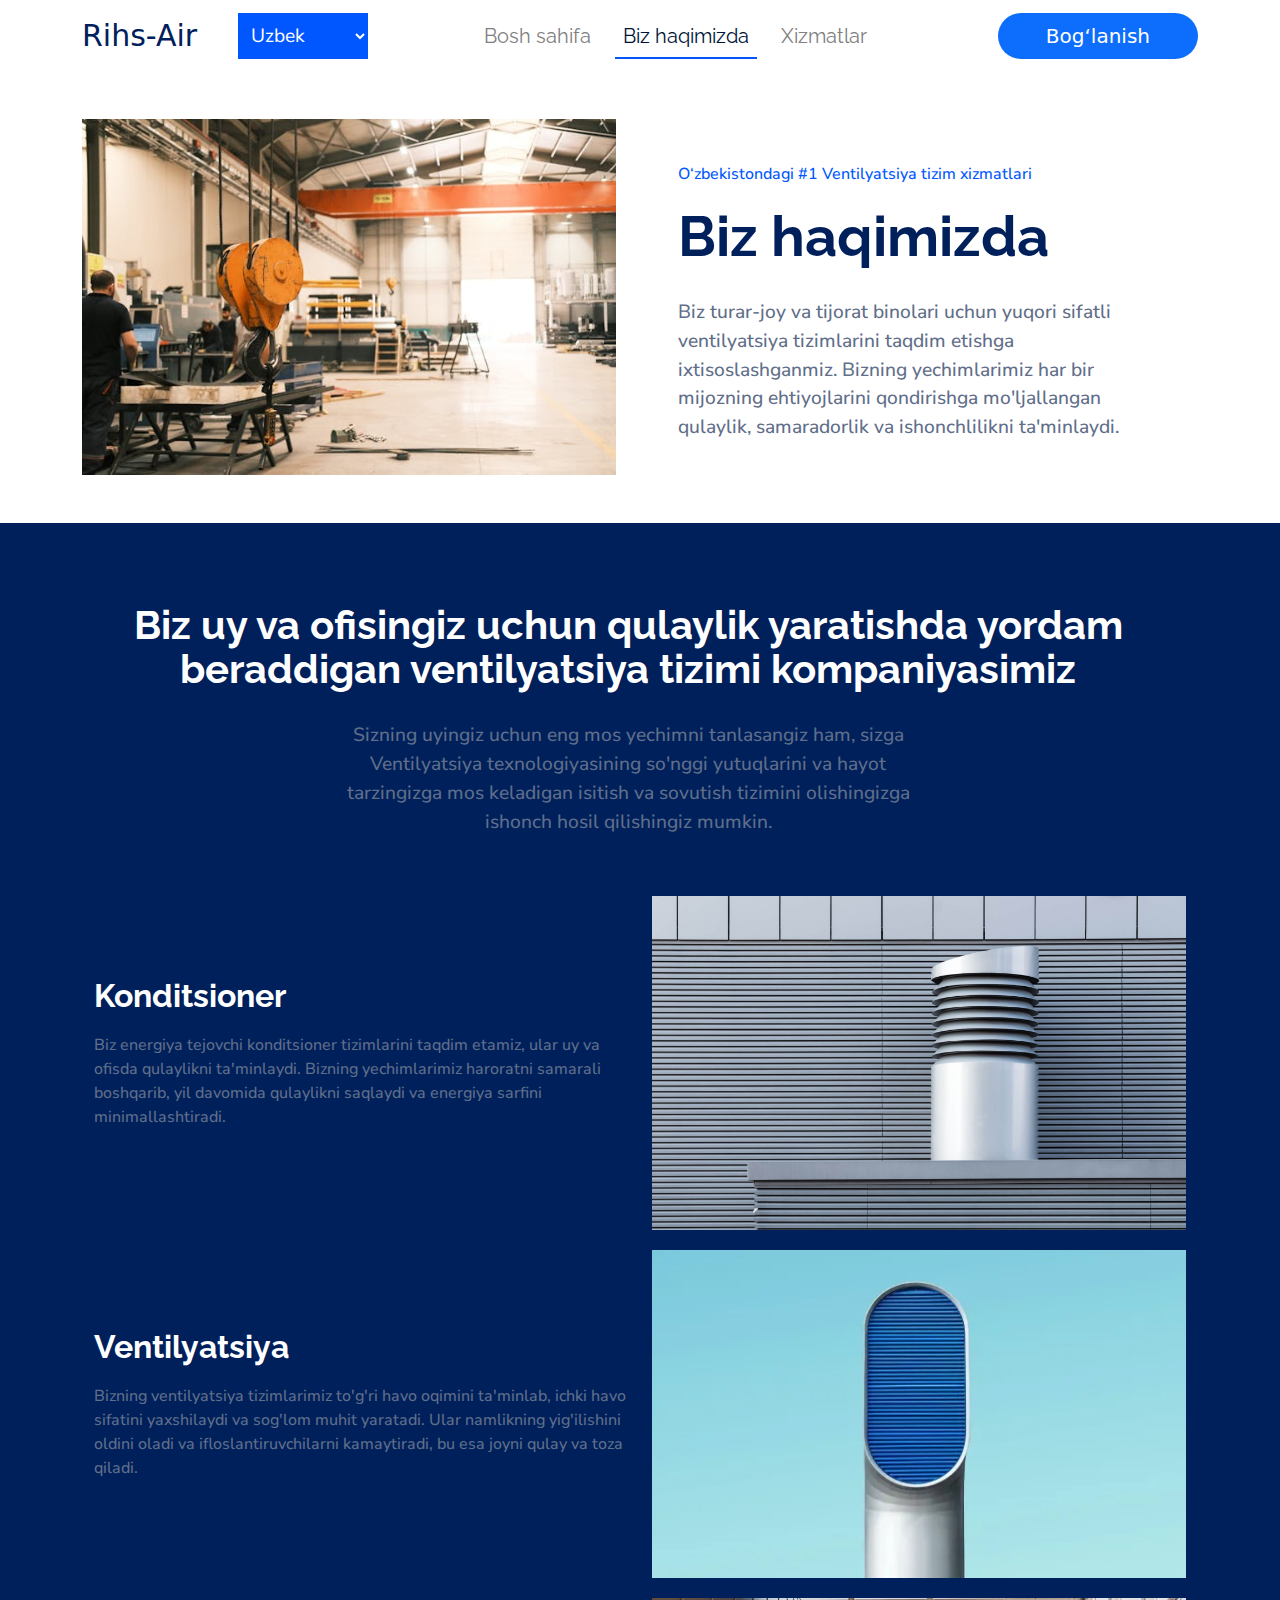
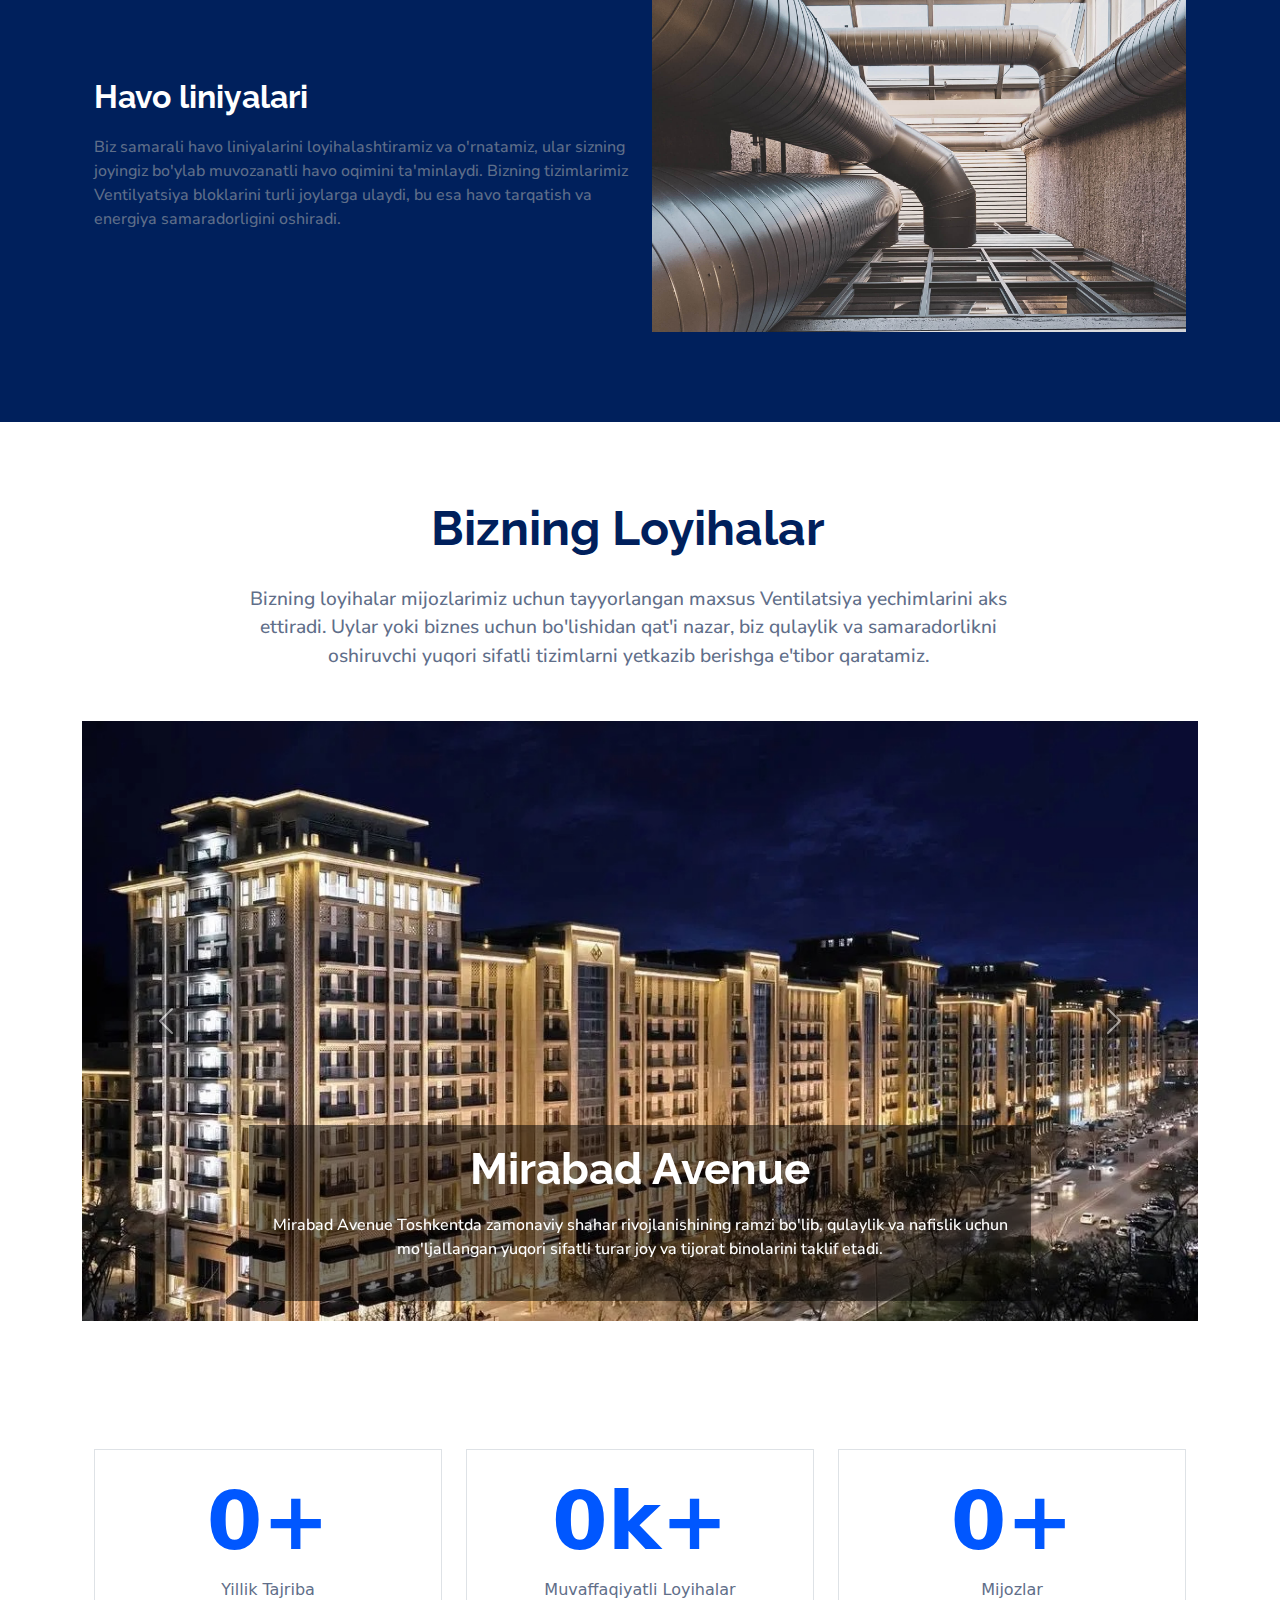
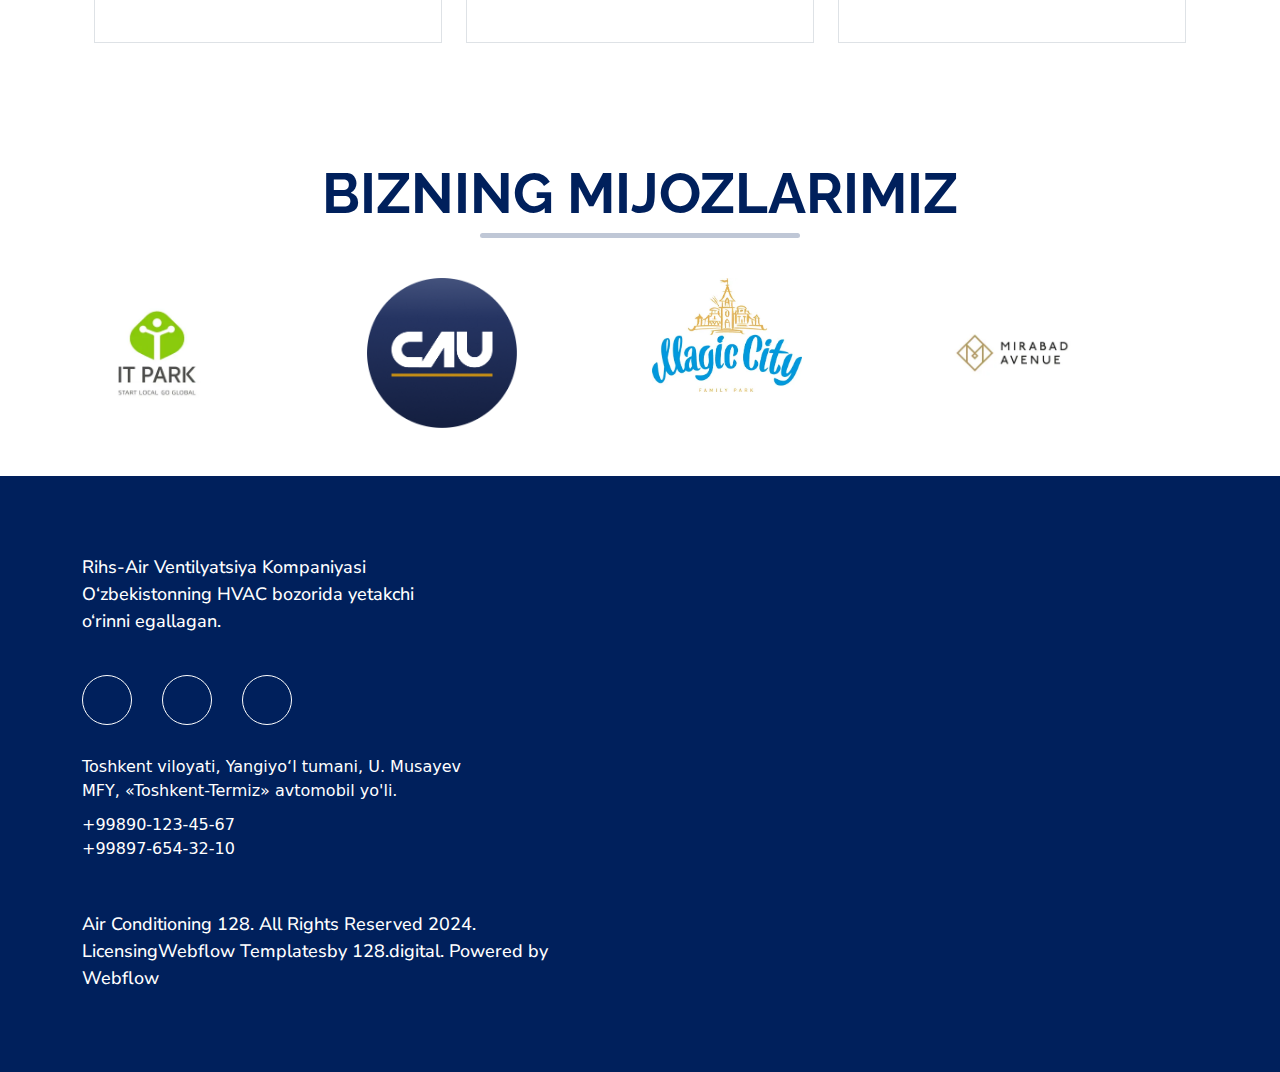
==== about.html @ db27de96 "Update about.html" ====
<!DOCTYPE html>
<html lang="en">
<head>
    <meta charset="UTF-8">
    <meta name="viewport" content="width=device-width, initial-scale=1.0">
    <title>About</title>

    <!-- Links -->
    <link rel="stylesheet" href="css/about.css">

    <!-- Bootstrap link -->
    <link rel="stylesheet" href="	https://cdn.jsdelivr.net/npm/bootstrap@5.3.3/dist/css/bootstrap.min.css">
    <link rel="stylesheet" href="	https://cdn.jsdelivr.net/npm/bootstrap@5.3.3/dist/js/bootstrap.bundle.min.js">

    <!-- Icon link -->
    <link rel="stylesheet" href="https://cdnjs.cloudflare.com/ajax/libs/font-awesome/6.6.0/css/all.min.css" integrity="sha512-Kc323vGBEqzTmouAECnVceyQqyqdsSiqLQISBL29aUW4U/M7pSPA/gEUZQqv1cwx4OnYxTxve5UMg5GT6L4JJg==" crossorigin="anonymous" referrerpolicy="no-referrer" />
</head>
<body>
    <!-- Navigation Bar -->
    <div class="navigation-bar">
        <nav class="navbar navbar-expand-lg navbar-dark">
            <div class="container">
                <!-- Logo -->
                <a class="navbar-brand" href="#">
                    <h5" class="offcanvas-title" id="offcanvasNavbarLabel">Rihs-Air <i class="fa-solid fa-wind text-primary"></i></h5>
                </a>
                <!-- Language Selector -->
                <select id="language-selector" class="language-selector">
                    <option value="uz">Uzbek</option>
                    <option value="en">English </option>
                    <option value="ru">Russian</option>
                </select>
                <!-- Toggle Btn -->
                <button class="navbar-toggler shadow-none border-0 bg-primary" type="button" data-bs-toggle="offcanvas" data-bs-target="#offcanvasNavbar" aria-controls="offcanvasNavbar" aria-label="Toggle navigation">
                    <span class="navbar-toggler-icon "></span>
                </button>
                <!-- SideBar -->
                <div class="sidebar offcanvas offcanvas-start" tabindex="-1" id="offcanvasNavbar" aria-labelledby="offcanvasNavbarLabel">
                    <!-- Sidebar Header -->
                    <div class="offcanvas-header border-bottom">
                        <h5 class="offcanvas-title" id="offcanvasNavbarLabel">Rihs-Air <i class="fa-solid fa-wind text-primary"></i></h5>
                        <button type="button" class="btn-close bg-white" data-bs-dismiss="offcanvas" aria-label="Close"></button>
                    </div>
              
                    <!-- Sidebar Body -->
                    <div class="offcanvas-body d-flex flex-column p-4 p-lg-0 flex-lg-row">
                        <ul class="navbar-nav justify-content-center align-items-center fs-5 flex-grow-1 pe-3">
                            <li class="nav-item mx-2">
                                <a 
                                    class="nav-link" 
                                    href="index.html"
                                    id="nav-home"
                                ></a>
                            </li>
                            <li class="nav-item mx-2">
                                <a 
                                    class="nav-link active" 
                                    style="color: #001438;" 
                                    href="about.html"
                                    id="nav-about"
                                ></a>
                            </li>
                            <li class="nav-item mx-2">
                                <a 
                                    class="nav-link" 
                                    href="services.html"
                                    id="nav-services"
                                ></a>
                            </li>
                        </ul>
                        <!-- Get in Touch -->
                        <div class="d-flex justify-content-center align-items-center">
                            <a href="#footer">
                                <button 
                                    type="button" 
                                    class="btn btn-primary border-0 rounded-5 px-5 py-2 fs-5"
                                    id="contact-button"
                                ></button>
                            </a>
                        </div>
                    </div>
                </div>
            </div>
        </nav>
    </div>

    <!-- Header -->
    <header class="header">
        <!-- About Banner -->
        <div class="container my-5"> 
            <div class="about_banner_section d-flex row">
                <div class="col-12 col-md-12 col-lg-6 banner_img_block">
                    <img src="images/about/about-header-image.jpg" alt="">
                </div>
                <div class="col-12 col-md-12 col-lg-6 banner_text_block">
                    <p class="link" id="header-link"></p>
                    <h1 class="hero" id="header-title"></h1>
                    <p class="description" id="header-description"></p>
                    </div>
            </div>
        </div>
    </header>

    <!-- Section-1: About-->
    <section class="section_1" id="about_section_1">
        <div class="container">
            <!-- Work Info -->
            <div class="row col-12 work-info">
                <h1 class="hero" id="about-title"></h1>
                <p class="description colmd-12" id="about-desc"></p>
            </div>
            <!-- Service Items -->
            <!-- air-conditioning -->
            <div class="row service-item reverse" id="air-conditioning">
                <div class="col-12 col-md-6 col-lg-6">
                    <div class="service-text">
                        <h3 id="item-title1"></h3>
                        <p class="description" id="item-desc1">
                        </p>
                    </div>
                </div>
                <div class="col-12 col-md-6 col-lg-6 service-image">
                    <img src="images/about/air-conditioning.jpg" alt="HVAC Installation">
                </div>
            </div>
            <!-- ventilation -->
            <div class="row service-item reverse" id="ventilation">
                <div class="col-12 col-md-6 col-lg-6">
                    <div class="service-text">
                        <h3 id="item-title2"></h3>
                        <p class="description" id="item-desc2"></p>
                    </div>
                </div>
                <div class="col-12 col-md-6 col-lg-6 service-image">
                    <img src="images/about/ventilation.jpg" alt="HVAC Installation">
                </div>
            </div>
            <!-- air-lines -->
            <div class="row service-item reverse" id="air-lines">
                <div class="col-12 col-md-6 col-lg-6">
                    <div class="service-text">
                        <h3 id="item-title3"></h3>
                        <p class="description" id="item-desc3"></p>
                    </div>
                </div>
                <div class="col-12 col-md-6 col-lg-6 service-image">
                    <img src="images/about/air-lines.jpg" alt="HVAC Installation">
                </div>
            </div>
        </div>
    </section>

    <!-- Section-2: Projects -->
    <section class="section_2">
        <div class="container">
            <!-- Work Info -->
            <div class="row col-12 work-info">
                <h1 class="hero" id="projects-title"></h1>
                <p class="description col-md-12" id="projects-desc"></p>
            </div>
            <!-- Carousel -->
            <div id="carouselExampleCaptions" class="carousel slide" id="carousel">
                <div class="carousel-inner">
                    <div class="carousel-item active" id="ventilation">
                        <img src="images/about/mirabad-avenue.jpg" class="d-block w-100" alt="...">
                        <div class="carousel-caption">
                            <h3 id="carousel-title1"></h3>
                            <p class="description" id="carousel-desc1"></p>
                        </div>
                    </div>
                    <div class="carousel-item" id="installation">
                        <img src="images/about/uz-gtl.jpg" class="d-block w-100" alt="...">
                        <div class="carousel-caption">
                            <h3 id="carousel-title2"></h3>
                            <p class="description" id="carousel-desc2"></p>
                        </div>
                    </div>
                    <div class="carousel-item" id="installation">
                        <img src="images/about/central-asian-university.jpg" class="d-block w-100" alt="...">
                        <div class="carousel-caption">
                            <h3 id="carousel-title3"></h3>
                            <p class="description" id="carousel-desc3"></p>
                        </div>
                    </div>
                    <div class="carousel-item" id="installation">
                        <img src="images/about/it-park.jpg" class="d-block w-100" alt="...">
                        <div class="carousel-caption">
                            <h3 id="carousel-title4"></h3>
                            <p class="description" id="carousel-desc4"></p>
                        </div>
                    </div>
                    <div class="carousel-item" id="installation">
                        <img src="images/about/texnopark.jpg" class="d-block w-100" alt="...">
                        <div class="carousel-caption">
                            <h3 id="carousel-title5"></h3>
                            <p class="description" id="carousel-desc5"></p>
                        </div>
                    </div>
                    <div class="carousel-item" id="installation">
                        <img src="images/about/magic-city.jpg" class="d-block w-100" alt="...">
                        <div class="carousel-caption">
                            <h3 id="carousel-title6"></h3>
                            <p class="description" id="carousel-desc6"></p>
                        </div>
                    </div>
                    <div class="carousel-item" id="air_conditioning">
                        <img src="images/about/ecobozor.jpg" class="d-block w-100" alt="...">
                        <div class="carousel-caption">
                            <h3 id="carousel-title7"></h3>
                            <p class="description" id="carousel-desc7"></p>
                        </div>
                    </div>
                    <button class="carousel-control-prev" type="button" data-bs-target="#carouselExampleCaptions" data-bs-slide="prev">
                        <span class="carousel-control-prev-icon" aria-hidden="true"></span>
                        <span class="visually-hidden" id="control-prev">Previous</span>
                    </button>
                    <button class="carousel-control-next" type="button" data-bs-target="#carouselExampleCaptions" data-bs-slide="next">
                        <span class="carousel-control-next-icon" style="color: white;" aria-hidden="true"></span>
                        <span class="visually-hidden" id="control-next">Next</span>
                    </button>
                </div>
            </div>
        </div>
    </section>

    <!-- Section-3: Numbers -->
    <div class="section_3">
        <div class="container">
            <!-- Numbers Wrapper -->
            <div class="container py-5">
                <div class="row text-center counters">
                    <div class="col-12 col-md-4 mb-4">
                        <div class="counter border p-4">
                            <h1 class="display-4"><span data-count="16">0</span>+</h1>
                            <p id="numbers-experience-text"></p>
                        </div>
                    </div>
                    <div class="col-12 col-md-4 mb-4">
                        <div class="counter border p-4">
                            <h1 class="display-4"><span data-count="1">0</span>k+</h1>
                            <p id="numbers-project-text"></p>
                        </div>
                    </div>
                    <div class="col-12 col-md-4 mb-4">
                        <div class="counter border p-4">
                            <h1 class="display-4"><span data-count="50">0</span>+</h1>
                            <p id="numbers-client-text"></p>
                        </div>
                    </div>
                </div>
            </div>
        </div>
    </div>

    <!-- Section-4: Clients -->
    <section id="logoCarousel" class="section_4 container carousel slide my-5" data-ride="carousel">
        <h2 id="clients-main-title">Our Main Clinets</h2>
        <hr>
        <div class="carousel-inner">
            <div class="carousel-item active">
                <div class="row">
                    <div class="col-6 col-md-3"><a href="https://example1.com"><img src="images/client-logos/it-park.webp" class="section_4_img" alt="Logo 1"></a></div>
                    <div class="col-6 col-md-3"><a href="https://example2.com"><img src="images/client-logos/central-asian-university.png" class="section_4_img img-fluid" alt="Logo 2"></a></div>
                    <div class="col-6 col-md-3"><a href="https://example3.com"><img src="images/client-logos/magic-city.webp" class="section_4_img img-fluid" alt="Logo 3"></a></div>
                    <div class="col-6 col-md-3"><a href="https://example4.com"><img src="images/client-logos/mirabad-avenue.webp" class="section_4_img img-fluid" alt="Logo 4"></a></div>
                </div>
            </div>
            <div class="carousel-item w-100">
                <div class="row">
                    <div class="col-6 col-md-3"><a href="https://example5.com"><img src="images/client-logos/ecobozor.jpg" class="section_4_img img-fluid" alt="Logo 5"></a></div>
                    <div class="col-6 col-md-3"><a href="https://example6.com"><img src="images/client-logos/next.webp" class="section_4_img img-fluid" alt="Logo 6"></a></div>
                    <div class="col-6 col-md-3"><a href="https://example7.com"><img src="images/client-logos/texnopark.webp" class="section_4_img img-fluid" alt="Logo 7"></a></div>
                    <div class="col-6 col-md-3"><a href="https://example8.com"><img src="images/client-logos/uz-gtl.webp" class="section_4_img img-fluid" alt="Logo 8"></a></div>
                </div>
            </div>
        </div>
    </section>

    <!-- Footer -->
    <footer class="footer" id="footer">
        <div class="container">
            <div class="footer-container row row-cols-1 row-cols-lg-2 py-5">
                <div class="footer-wrapper col">
                    <div class="footer-brand-wrapper">
                        <p class="footer-brand-description" id="footer-brand-description"></p>
                        <div class="footer-social-icons">
                            <a href="#"><i class="fa-brands fa-instagram"></i></a>
                            <a href="#"><i class="fa-brands fa-facebook"></i></a>
                            <a href="https://t.me/akhmedov_2303"><i class="fa-brands fa-telegram"></i></a>
                        </div>
                        <div class="footer-location">
                            <a href="#" id="footer-location">
                                <i class="fa-solid fa-location-dot"></i>
                            </a>
                        </div>
                        <div class="footer-call">
                            <div>
                                <i class="fa-solid fa-phone"></i>
                                <a href="#">+99890-123-45-67</a>
                            </div>
                            <div>
                                <i class="fa-solid fa-phone"></i>
                            <a href="#">+99897-654-32-10</a>
                            </div>
                        </div>
                    </div>
                    <div class="footer-copyright">
                        <i class="fa-regular fa-copyright"></i>
                        Air Conditioning 128. All Rights Reserved 2024. LicensingWebflow Templatesby 128.digital. Powered by Webflow
                    </div>
                </div>
                <div class="map mb-5 mb-lg-0">
                    <iframe 
                        src="https://www.google.com/maps/embed?pb=!1m18!1m12!1m3!1d3001.8634225389455!2d69.1110984!3d41.2029511!2m3!1f0!2f0!3f0!3m2!1i1024!2i768!4f13.1!3m3!1m2!1s0x38ae63002efed39b%3A0xd176d3b15d344e1a!2sRIHS%20AIR!5e0!3m2!1sen!2s!4v1733334940782!5m2!1sen!2s" 
                        allowfullscreen="" 
                        loading="lazy" 
                        referrerpolicy="no-referrer-when-downgrade"
                    ></iframe>
                </div>
            </div>
        </div>
    </footer>

    <script src="js/about.js"></script>
    <script src="data-js/about-data.js"></script>
    <script src="https://code.jquery.com/jquery-3.5.1.slim.min.js"></script>
    <script src="https://cdn.jsdelivr.net/npm/@popperjs/core@2.9.3/dist/umd/popper.min.js"></script>
    <script src="https://maxcdn.bootstrapcdn.com/bootstrap/4.5.2/js/bootstrap.min.js"></script>
    <script src="https://cdn.jsdelivr.net/npm/bootstrap@5.3.3/dist/js/bootstrap.bundle.min.js"></script>  
</body>
</html>
---- css/about.css ----
@import url('https://fonts.googleapis.com/css2?family=Raleway:ital,wght@0,100..900;1,100..900&display=swap');
@import url('https://fonts.googleapis.com/css2?family=Nunito+Sans:ital,opsz,wght@0,6..12,200..1000;1,6..12,200..1000&family=Raleway:ital,wght@0,100..900;1,100..900&display=swap');


:root {
    --primary-dark:#00205c;
    --primary-gray: #5f6e89;
    --primary-color: #0057ff;
    --primary-font-raleway: 'Raleway', sans-serif;
    --primary-font-nunito: "Nunito Sans", sans-serif;
}

/* --------- Nav Bar ------------ */
.navigation-bar {
    background-color: #fff;
    width: 100%;
    margin: 0 auto;
    position: sticky;
    top: 0;
    z-index: 2;
}

.offcanvas-title {
    color: var(--primary-dark);
    font-size: 1.5em;
}

/* Language Selector */
.language-selector {
    width: 130px;
    margin-left: 25px; 
    padding: 9px;
    border: none;
    /* border-radius: 15px; */
    background-color: #0057ff;
    color: #fff;
    /* display: none; */
    font-size: 1.2rem;
    font-family: var(--primary-font-nunito);
 }
 
 .language-selector option {
     font-size: 1.2rem;
     font-family: var(--primary-font-nunito);
     color: var(--primary-dark);
     background-color: #fff;
 }
 
 @media (max-width: 991px) {
     .language-selector {
         width: 100px;
         margin: 0 auto;
         padding: 5px;
     }
 }
 /* ---------------- */

.offcanvas-body .nav-link {
    font-family: var(--primary-font-raleway);
    color: gray;
    position: relative;
}

.offcanvas-body .nav-link::before {
    content: "";
    position: absolute;
    bottom: 0;
    left: 50%;
    transform: translateX(-50%);
    width: 0;
    height: 2px;
    background-color: var(--primary-color);
    visibility: hidden;
    transition: 0.3s ease-in-out;
}

.offcanvas-body .nav-link:hover::before {
    width: 100%;
    visibility: visible;
}

.offcanvas-body .nav-link:hover::before, .nav-link.active::before {
    width: 100%;
    visibility: visible;
}

@media (min-width: 992px) { /* Adjust breakpoint as needed */
    .offcanvas-body .nav-link:hover {
        color: var(--primary-dark);
    }
    .offcanvas-body .navbar-nav .acive {
        color: var(--primary-dark);
    }
}

@media (max-width: 992px) { 
    .offcanvas-body {
      background-color: #fff;
    }
    .offcanvas-header {
        background-color: #fff;
    }
    .offcanvas-body .nav-link:hover {
        color: var(--primary-dark);
    }
    .offcanvas-body .navbar-nav .acive {
        color: var(--primary-dark);
    }
}

.offcanvas-body .navbar-nav .acive {
    color: var(--primary-dark);
}

/* -------- Header -------- */
.about_banner_section {
    display: flex;
    justify-content: space-between;
    align-items: center;
    width: 100%;
    /* padding: 195px 0 130px; */
}

.about_banner_section .banner_img_block {
    /* border: 1px solid black; */
    display: flex;
    align-items: center;
    justify-content: left;
    /* min-height: 330px;
    max-width: 100%; */
}

.about_banner_section .banner_img_block img {
    /* border: 1px solid red; */
    width: 100%;
    height: auto;
    background-size: cover;
}

.about_banner_section .banner_text_block {
    padding-left: 3.12rem;
    height: auto;
}

@media (max-width: 992px) {
    .about_banner_section .banner_text_block {
        /* border: 1px solid red; */
        padding-left: 10px;
        width: 100%;
        margin-top: 30px;
    }
}

.about_banner_section .banner_text_block .link {
    margin: 10px 0;
    font-family: var(--primary-font-nunito);
    font-weight: 500;
    font-size: 1rem;
    line-height: 1.5em;
    color: var(--primary-color);
}

.banner_text_block .hero {
    margin: 20px 0 10px;
    font-family: var(--primary-font-raleway);
    font-weight: 700;
    font-size: 3rem;
    line-height: 1.1em;
    color: var(--primary-dark);
}

.banner_text_block .description {
    /* border: 1px solid red; */
    margin: 30px 0 0;
    font-family: var(--primary-font-nunito);
    font-weight: 500;
    font-size: 1rem;
    line-height: 1.5em;
    color: var(--primary-gray);
    max-width: 500px;
}

@media (max-width: 368px) {
    .banner_text_block .link {
        font-size: 0.8rem;
    }
    .banner_text_block .hero {
        font-size: 2.5rem;
    }
    .banner_text_block .description {
        font-size: 0.8rem;
    }
}

@media (min-width: 1200px) {
    .banner_text_block .link {
        font-size: 1.2rem;
    }
    .banner_text_block .hero {
        font-size: 3.5rem;
    }
    .banner_text_block .description {
        font-size: 1.2rem;
    }
}

/* ------- Section-1: About ------- */
.section_1 {
    background-color: var(--primary-dark);
    padding: 8.12rem 0;
}

.section_1 .work-info {
    margin-bottom: 50px;
    display: flex;
    justify-content: space-between;
    align-items: center;
}

.section_1 .work-info .hero {
    margin: 0;
    padding: 0;
    font-family: var(--primary-font-raleway);
    font-weight: 700;
    font-size: 2.5rem;
    line-height: 1.1em;
    color: #fff;
    text-align: center;
}

.section_1 .work-info .description {
    margin: auto;
    margin-top: 30px;
    font-family: var(--primary-font-nunito);
    font-weight: 500;
    font-size: 1rem;
    line-height: 1.5em;
    color: var(--primary-gray);
    text-align: center;
    max-width: 629px;
}

@media (max-width: 368px) {
    .section_1 .work-info .hero {
        font-size: 2rem;
    }
    .section_1 .work-info .description {
        font-size: 0.8rem;
    }
}

@media (min-width: 1200px) {
    .banner_text_block .hero {
        font-size: 3.5rem;
    }
    .section_1 .work-info .description {
        font-size: 1.2rem;
    }
}

/* ---------- Section-1: About's items ------------ */
.section_1 {
    padding: 5rem 0;
}

.section_1 .service-item {
    /* border: 11px solid red; */
    display: flex;
    justify-content: space-between;
    align-items: center;
    margin: 0;
    padding: 10px 0;
    width: 100%;
}

.section_1 .service-item .service-text {
    display: inline-block;
    margin: 0;
    padding: 0;
    width: 100%;
}

.section_1 .service-item .service-text h3 {
    margin: 0;
    padding: 0;
    font-family: var(--primary-font-raleway);
    font-weight: 700;
    font-size: 2rem;
    line-height: 1.1em;
    color: #fff;
}

.section_1 .service-item .service-text .description {
    margin: 20px 0;
    padding: 0;
    font-family: var(--primary-font-nunito);
    font-size: 1rem;
    font-weight: 500;
    line-height: 1.5em;
    color: var(--primary-gray);
    text-align: left;
}

@media (max-width: 368px) {
    .section_1 {
        padding: 2rem 0;
    }
    .section_1 .service-item .service-text h3 {
        font-size: 1.7rem;
    }
    .section_1 .service-item .service-text .description {
        font-size: 0.8rem;
    }
}

@media (min-width: 1200px) {
    .work-info h2 {
        font-size: 3rem;
    }
    .work-info .description {
        font-size: 1.2rem;
    }
}

.section_1 .service-item .service-image {
    display: inline-block;
    overflow: hidden;
    position: relative;
}

.service-item .service-image img {
    display: block;
    width: 100%;
    height: 100%;
    
}

@media (max-width: 767px) {
    .section_1 .reverse {
      flex-direction: column-reverse;
    }
    .section_1 .service-item {
        padding: 10px 0;
    }
    .section_1 .service-item .service-text h3 {
        margin-top: 10px;
    }
}

/* ------- Section-2: Projects ------- */
.section_2 {
    /* border: 1px solid red; */
    background-color: #fff;
    padding: 5rem 0;
}

.section_2 .work-info {
    /* border: 1px solid red; */
    margin-bottom: 50px;
    display: flex;
    justify-content: space-between;
    align-items: center;
}

.section_2 .work-info .hero {
    margin: 0;
    padding: 0;
    font-family: var(--primary-font-raleway);
    font-weight: 700;
    font-size: 3rem;
    line-height: 1.1em;
    color: var(--primary-dark);
    text-align: center;
}

.section_2 .work-info .description {
    margin: auto;
    margin-top: 30px;
    font-family: var(--primary-font-nunito);
    font-weight: 500;
    font-size: 1rem;
    line-height: 1.5em;
    color: var(--primary-gray);
    text-align: center;
    max-width: 800px;
}

@media (max-width: 368px) {
    .section_2 {
        padding: 2rem 0 0;
    }
    .section_2 .work-info .hero {
        font-size: 2rem;
    }
    .section_2 .work-info .description {
        font-size: 0.8rem;
    }
}

@media (min-width: 1200px) {
    .banner_text_block .hero {
        font-size: 3.5rem;
    }
    .section_2 .work-info .description {
        font-size: 1.2rem;
    }
}

/* -------- Section-2: Project's carousel -------- */
.carousel-inner {
    max-height: 50rem;
}

.carousel-item img {
    width: 100%; /* Ensures the image takes up the full width of its container */
    height: 600px; /* Set a fixed height for consistency */
    object-fit: cover; /* Ensures the image covers the area while maintaining aspect ratio */
}

.carousel-caption {
    background-color: rgba(0, 0, 0, 0.5);
}

.carousel-caption h3 {
    margin: 0;
    padding: 0;
    font-family: var(--primary-font-raleway);
    font-weight: 700;
    font-size: 2.75rem;
    line-height: 1.1em;
    color: #fff;
}

.carousel-caption .description {
    /* border: 1px solid red; */
    margin: 20px 0;
    padding: 0;
    font-family: var(--primary-font-nunito);
    font-size: 1rem;
    font-weight: 500;
    line-height: 1.5em;
    color: #fff;
}

.carousel-control-next-icon,
.carousel-control-prev-icon {
    background-color: rgba(0, 0, 0, 0.5);
    width: 50px;
    height: 200px;
    transition: all 0.5s;
}

.carousel-control-next-icon:hover,
.carousel-control-prev-icon:hover {
    background-color: rgba(0, 0, 0, 0.5);
    width: 50px;
    height: 200px;
}

/* Optional: Remove the default background image */
.carousel-control-next-icon,
.carousel-control-prev-icon {
    background-image: none; /* Removes the default Bootstrap arrow icons */
}

@media (max-width: 991px) {
    .carousel-item img {
        height: 500px; /* Set a fixed height for consistency */
    }
}

@media (max-width: 767px) {
    .carousel-item img {
        height: 400px; /* Set a fixed height for consistency */
    }
    .carousel-control-next-icon:hover,
    .carousel-control-prev-icon:hover {
        background-color: rgba(0, 0, 0, 0.5);
        width: 40px;
        height: 150px;
    }
}

@media (max-width: 500px) {
    .carousel-caption h3 {
        font-size: 2rem;
    }
    .carousel-caption .description {
        font-size: 0.8rem;
    }
    .carousel-item img {
        height: 300px; /* Set a fixed height for consistency */
    }
    .carousel-control-next-icon:hover,
    .carousel-control-prev-icon:hover {
        background-color: rgba(0, 0, 0, 0.5);
        width: 30px;
        height: 100px;
    }
}

@media (min-width: 1200px) {
    .banner_text_block .hero {
        font-size: 3.5rem;
    }
    .section_2 .work-info .description {
        font-size: 1.2rem;
    }
}

/* ------------ Section-3: Numbers------------ */
.section_3 {
    background-color: #fff;
}

.counters {
    color: #0057ff;
}

.counter h1 {
    font-size: 3rem;
    font-weight: 700; /* For better scaling on small devices */
    color: var(--primary-color);
}

.counter p {
    color: var(--primary-gray);
}

@media (min-width: 768px) {
    .counter h1 {
        font-size: 4rem;
    }
}

@media (min-width: 992px) {
    .counter h1 {
        font-size: 5rem;
    }
}

@media (max-width: 368px) {
    .counter h1 {
        font-size: 2rem;
    }
}

/* ---------- Section-4: Client's carousel --------------- */
.section_4.carousel hr {
    width: 20rem;
    height: 5px;
    margin: auto;
    margin-bottom: 40px;
    background: var(--primary-dark);
    border: none;
    border-radius: 5px;
    transition: 1s;
}

.section_4.carousel h2 {
    font-family: var(--primary-font-raleway);
    font-weight: 700;
    font-size: 3rem;
    line-height: 1.1em;
    color: var(--primary-dark);
    text-align: center;
    text-transform: uppercase;
}

@media (max-width: 500px) {
    .section_4.carousel h2 {
        font-size: 2rem;
    }
}

@media (min-width: 1200px) {
    .section_4.carousel h2 {
        font-size: 3.5rem;
    }
}

.section_4.row {
    display: flex;
    flex-direction: row;
    align-items: center;
    /* justify-content: space-between;  */
    /* border: 1px solid black; */
    padding: auto;
}
 
.section_4.carousel-item {
    padding-left: 5px;
    width: 100%;
}

.carousel-item .section_4_img {
    max-width: 150px;
    height: auto;
    transition: transform 0.3s ease;
    /* border: 1px solid black; */
}

.carousel-item .section_4_img:hover {
    transform: scale(1.1);
}

/* Change the color of the carousel control icons */
.section_4.carousel-control-prev-icon,
.section_4.carousel-control-next-icon {
    background-color: rgba(0, 0, 0, 0.5); /* Semi-transparent black */
    width: 20px;  /* Adjust icon size if needed */
    height: 50px; /* Adjust icon size if needed */
    background-size: 100%, 100%;
}

.section_4.carousel-control-prev-icon {
    border: 1px solid black;
}

.section_4.carousel-control-next-icon {
    border: 1px solid black;
}

.section_4.carousel-control-prev-icon:hover,
.section_4.carousel-control-next-icon:hover {
    background-color: rgba(0, 0, 0, 0.8); /* Darker semi-transparent black on hover */
}

@media (max-width: 368px) {
    .section_4.carousel h2 {
        font-size: 2rem;
    }
}

/* ----------- Footer Section ------------ */
.footer {
    margin: 0;
    padding: 0;
    background-color: var(--primary-dark);
    color: #fff;
    position: static;
}

@media (max-width: 992px) { /* Adjust breakpoint as needed */
    .footer-container {
      flex-direction: column-reverse; /* Reverse order on smaller screens */
    }
}

.footer-wrapper .footer-brand-wrapper {
    /* border: 1px solid #fff; */
    width: 70%;
}

.footer-wrapper .footer-brand-wrapper .footer-brand-description {
    margin-top: 30px;
    font-family: var(--primary-font-nunito);
    font-weight: 500;
    font-size: 18px;
    line-height: 1.5em;
    color: #fff;
}

.footer-social-icons {
    margin-top: 40px;
    display: flex;
    flex-direction: row;
    align-items: center;
    /* justify-content: center; */

}

.footer-social-icons a {
    display: flex;
    align-items: center;
    justify-content: center;
    margin-right: 30px;
    width: 50px;
    height: 50px;
    border: 1px solid #fff;
    border-radius: 50%;
    text-decoration: none;
    color: #fff;
    transition: 1s;
}

.footer-social-icons a:hover {
    border: 1px solid var(--primary-color);
    color: var(--primary-color);
    
}

.footer-location {
    margin-top: 30px;
}

.footer-location a {
    text-decoration: none;
    color: #fff;
}

.footer-call {
    margin-top: 10px;
}

.footer-call a {
    text-decoration: none;
    color: #fff;
    transition: 1s;
}

.footer-call a:hover {
    color: var(--primary-color);
}

.footer-copyright {
    margin-top: 50px;
    font-family: var(--primary-font-nunito);
    font-weight: 500;
    font-size: 18px;
    line-height: 1.5em;
    color: #fff;
}

.footer-form-wrap {
    padding: 30px;
    background-color: var(--primary-color);
}

.footer-form-title {
    padding-left: 25px;
    font-family: var(--primary-font-raleway);
    font-weight: 700;
    font-size: 36px;
    line-height: 1.1em;
    color: #fff;
}

.w-form {
    width: 100%;
    margin: 0 0 15px;
}

.footer-form {
    margin: 20px;
    display: flex;
    flex-direction: column;
    align-items: flex-start;
    grid-row-gap: 20px;
    background-color: transparent;
}

.footer-field {
    border: 1px solid #fff;
    color: #fff;
    background-color: rgba(0, 0, 0, 0);
    border-radius: 10px;
    height: 52px;
    margin-bottom: 0;
    padding: 16px 20px;
    font-size: 18px;
    font-weight: 500;
    line-height: 1.1em;
    background-color: var(--primary-color);
}

.w-input, .w-select {
    color: #333;
    background-color: #fff;
    border: 1px solid #ccc;
    width: 100%;
    height: 38px;
    margin-bottom: 10px;
    padding: 8px 12px;
    font-size: 14px;
    line-height: 1.42857;
    display: block;
}

.form-fields-wrrap {
    display: flex;
    grid-column-gap: 20px;
    width: 100%;
}

.footer-text-area {
    border: 1px solid #fff;
    color: #fff;
    background-color: rgba(0, 0, 0, 0);
    border-radius: 10px;
    min-height: 113px;
    margin-bottom: 0;
    padding: 16px 20px;
    font-size: 18px;
    font-weight: 500;
    line-height: 1.1em;
}

.w-input, .w-select {
    color: #333;
    background-color: #fff;
    border: 1px solid #ccc;
    width: 100%;
    height: 38px;
    margin-bottom: 10px;
    padding: 8px 12px;
    font-size: 14px;
    line-height: 1.42857;
    display: block;
}

.footer-form-wrap .btn_primary {
    border: 1px solid #fff;
    background-color: #fff;
    color: var(--primary-dark);
    transition: 1s;
}

.footer-form-wrap .btn_primary:hover {
    background-color: var(--primary-color);
    color: #fff;
}


footer .map {
    /* border: 1px solid red; */
    display: flex;
    align-items: center;
    justify-content: center;
}

iframe {
    /* border-radius: 1em; */
    border: none;
    width: 700px;
    height: 500px;
    opacity: 0.8;
    transition: 0.3s ease-in-out;
    /* margin: 0 auto; */
}

iframe:hover {
    /* transform: scale(1.05); */
    opacity: 1;
}
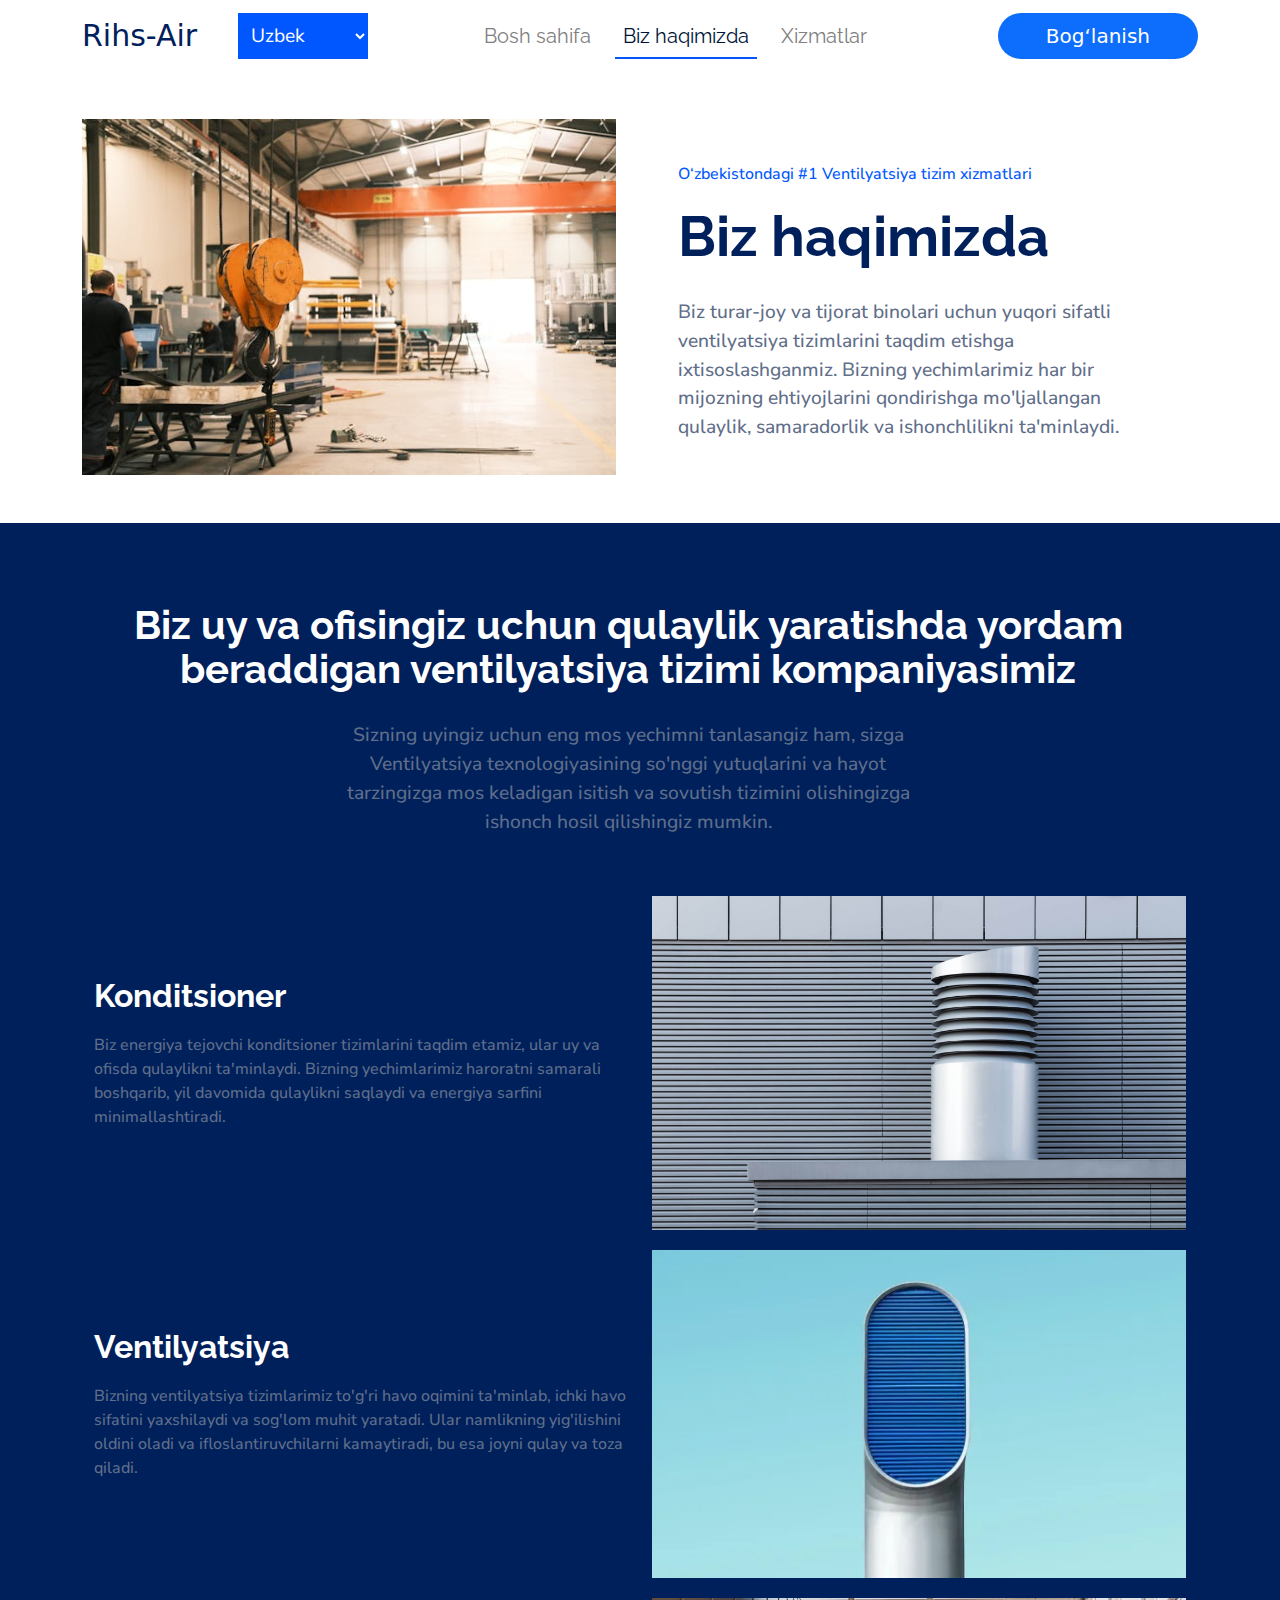
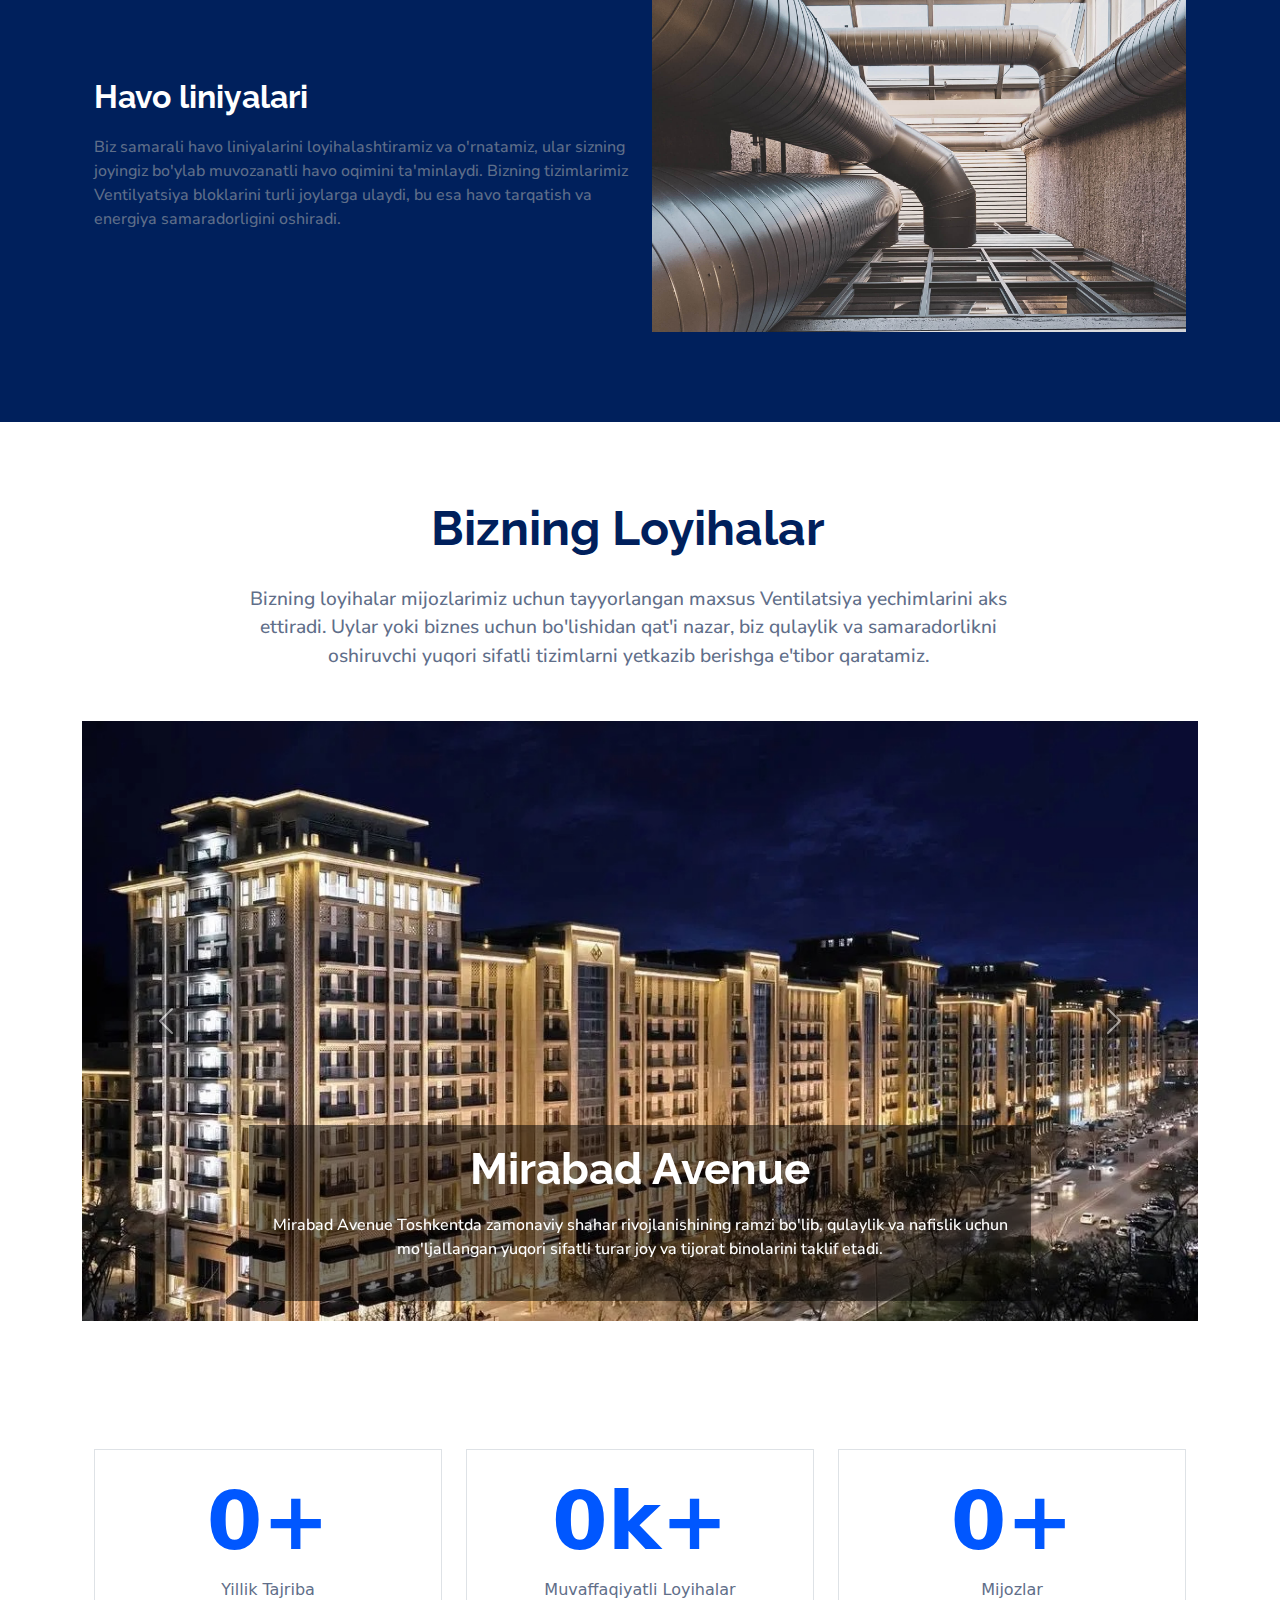
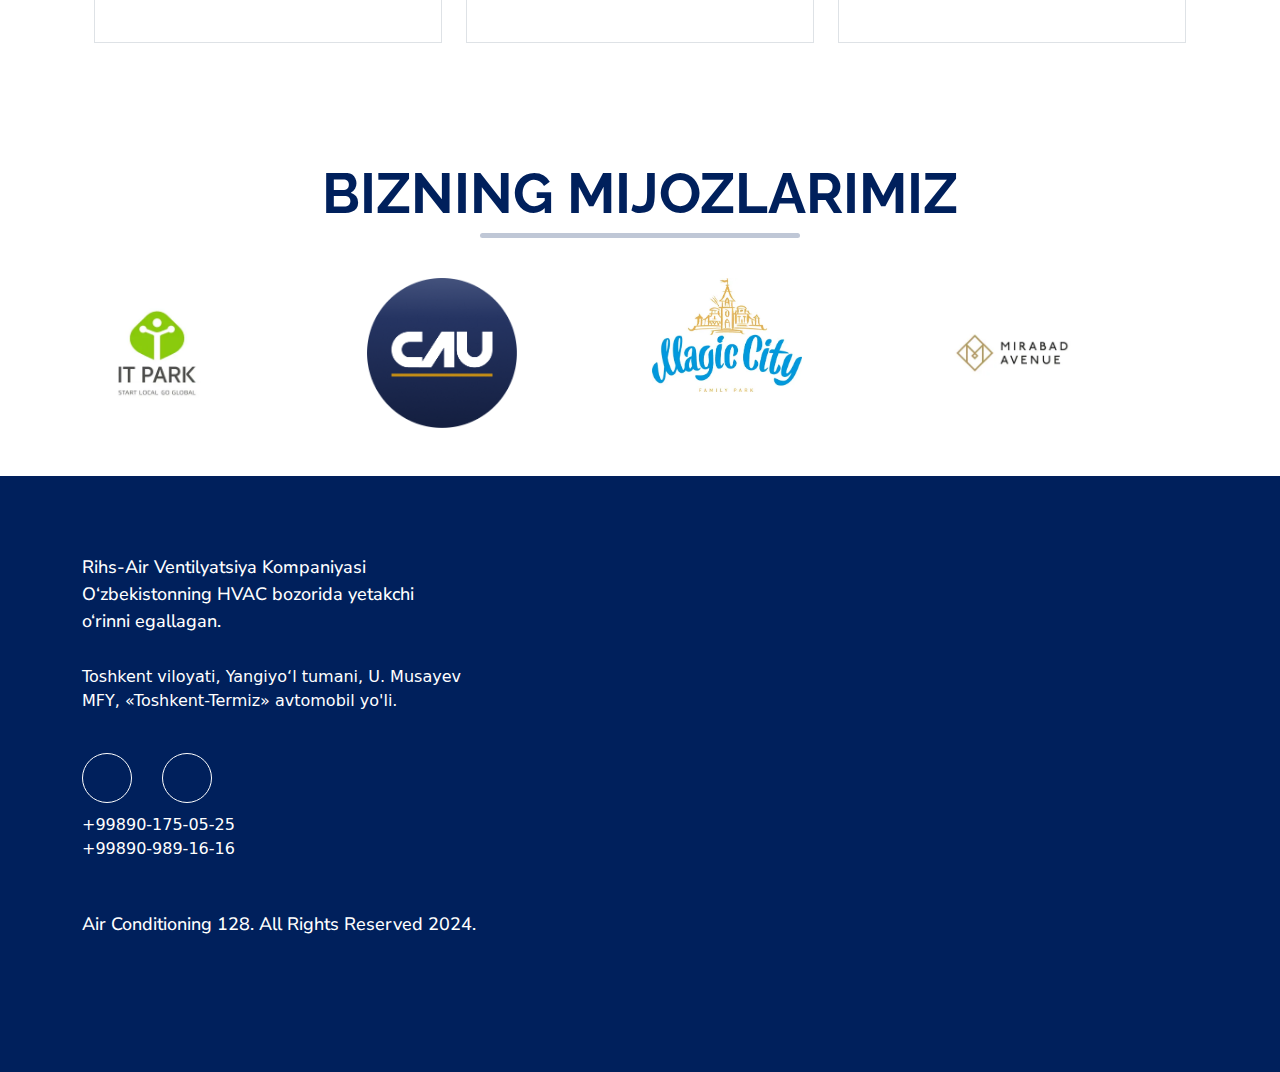
==== commit a096903a: "Update about.html" ====
--- a/about.html
+++ b/about.html
@@ -283,30 +283,29 @@
                 <div class="footer-wrapper col">
                     <div class="footer-brand-wrapper">
                         <p class="footer-brand-description" id="footer-brand-description"></p>
-                        <div class="footer-social-icons">
-                            <a href="#"><i class="fa-brands fa-instagram"></i></a>
-                            <a href="#"><i class="fa-brands fa-facebook"></i></a>
-                            <a href="https://t.me/akhmedov_2303"><i class="fa-brands fa-telegram"></i></a>
-                        </div>
                         <div class="footer-location">
-                            <a href="#" id="footer-location">
+                            <a href="#map" id="footer-location">
                                 <i class="fa-solid fa-location-dot"></i>
                             </a>
+                        </div>
+                        <div class="footer-social-icons">
+                            <a href="https://t.me/akhmedov_2303"><i class="fa-brands fa-telegram"></i></a>
+                            <a href="https://t.me/akhmedov_2303"><i class="fa-brands fa-telegram"></i></a>
                         </div>
                         <div class="footer-call">
                             <div>
                                 <i class="fa-solid fa-phone"></i>
-                                <a href="#">+99890-123-45-67</a>
+                                <a href="#">+99890-175-05-25</a>
                             </div>
                             <div>
                                 <i class="fa-solid fa-phone"></i>
-                            <a href="#">+99897-654-32-10</a>
+                            <a href="#">+99890-989-16-16</a>
                             </div>
                         </div>
                     </div>
                     <div class="footer-copyright">
                         <i class="fa-regular fa-copyright"></i>
-                        Air Conditioning 128. All Rights Reserved 2024. LicensingWebflow Templatesby 128.digital. Powered by Webflow
+                        Air Conditioning 128. All Rights Reserved 2024.
                     </div>
                 </div>
                 <div class="map mb-5 mb-lg-0">
@@ -315,6 +314,7 @@
                         allowfullscreen="" 
                         loading="lazy" 
                         referrerpolicy="no-referrer-when-downgrade"
+                        id="map"
                     ></iframe>
                 </div>
             </div>
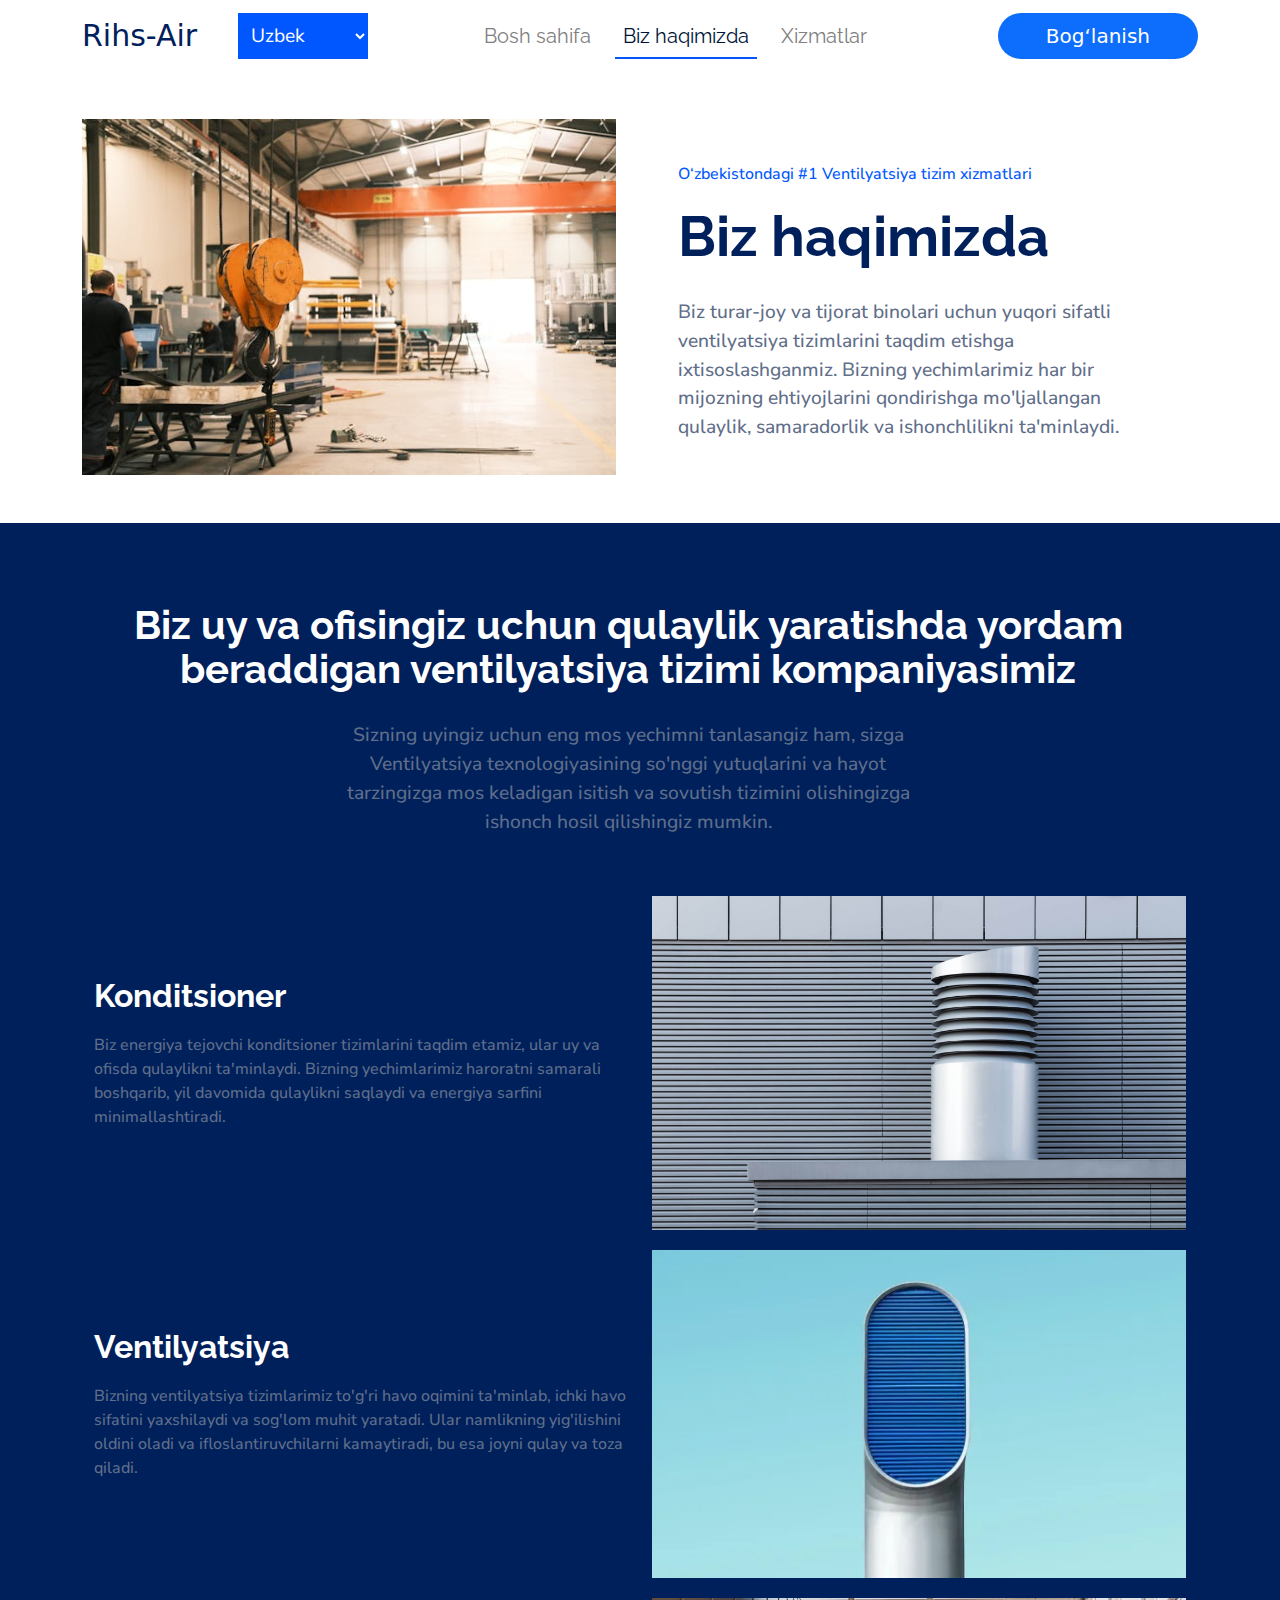
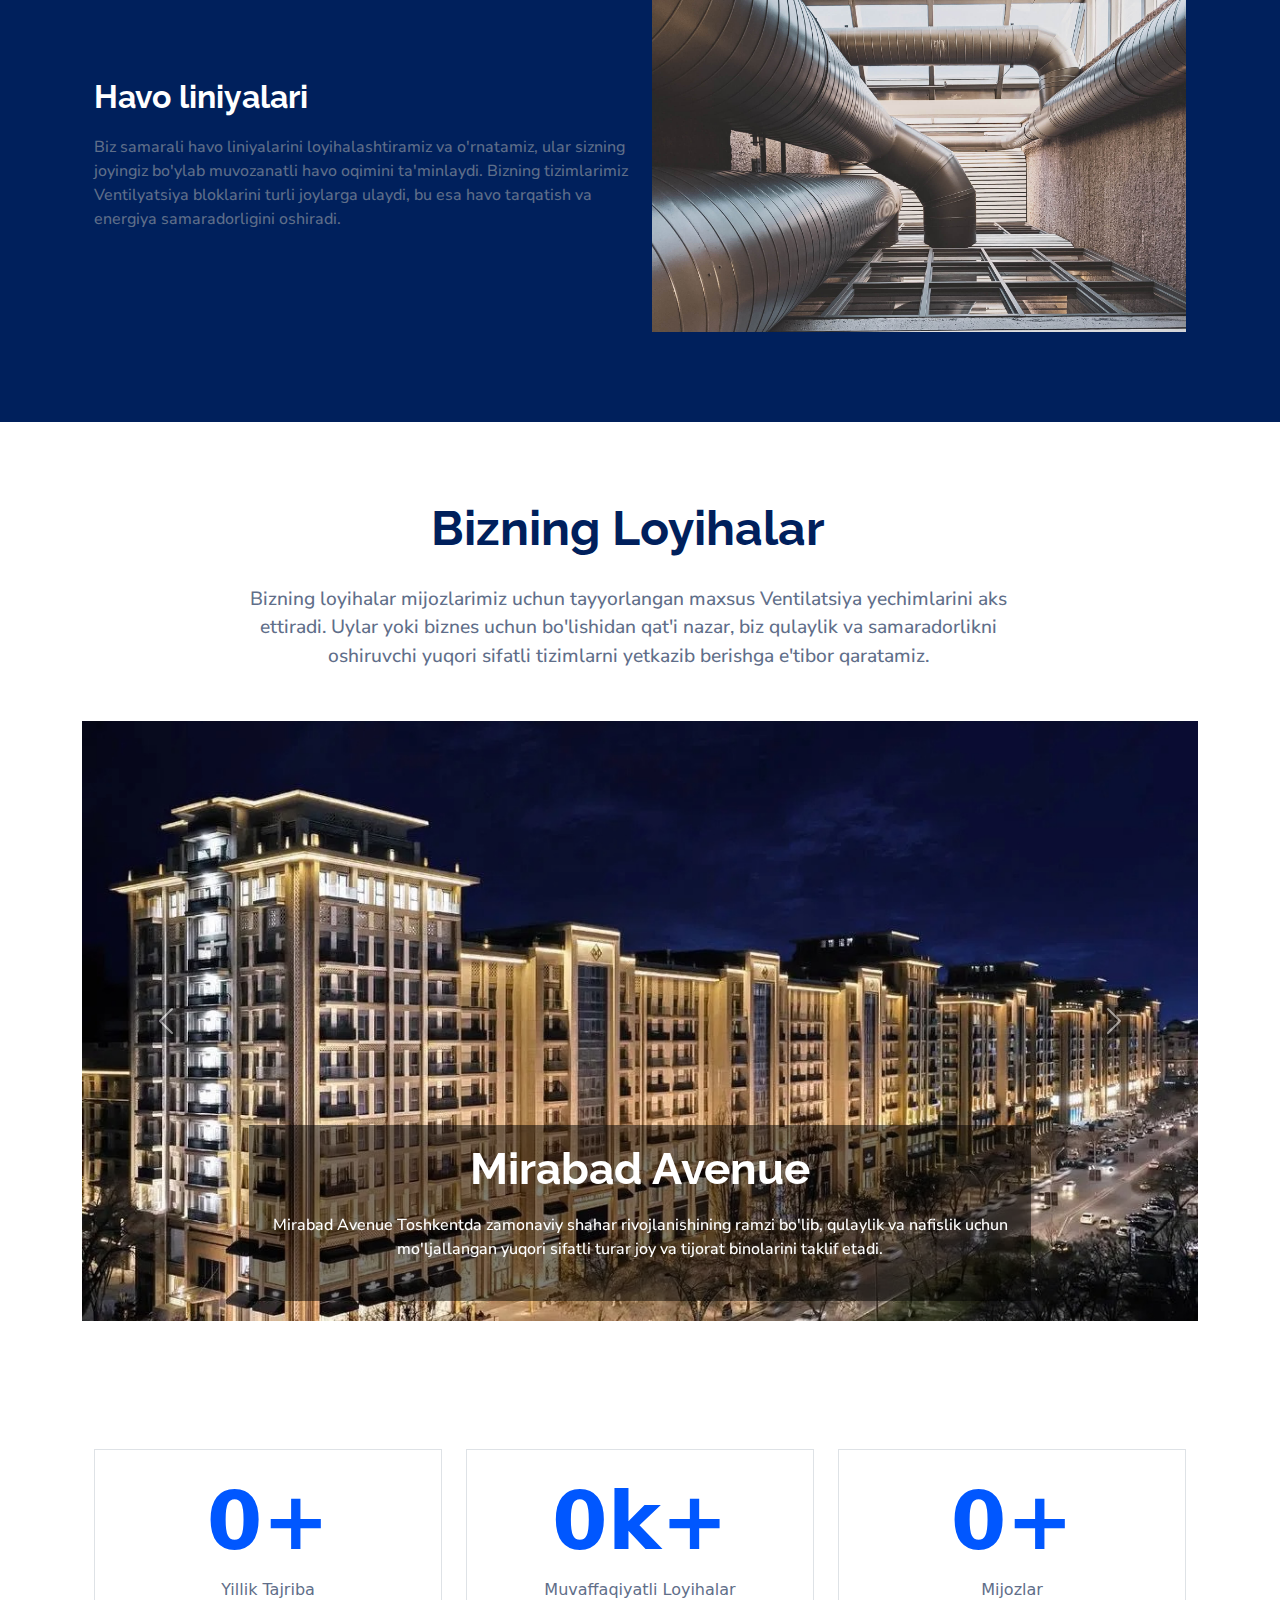
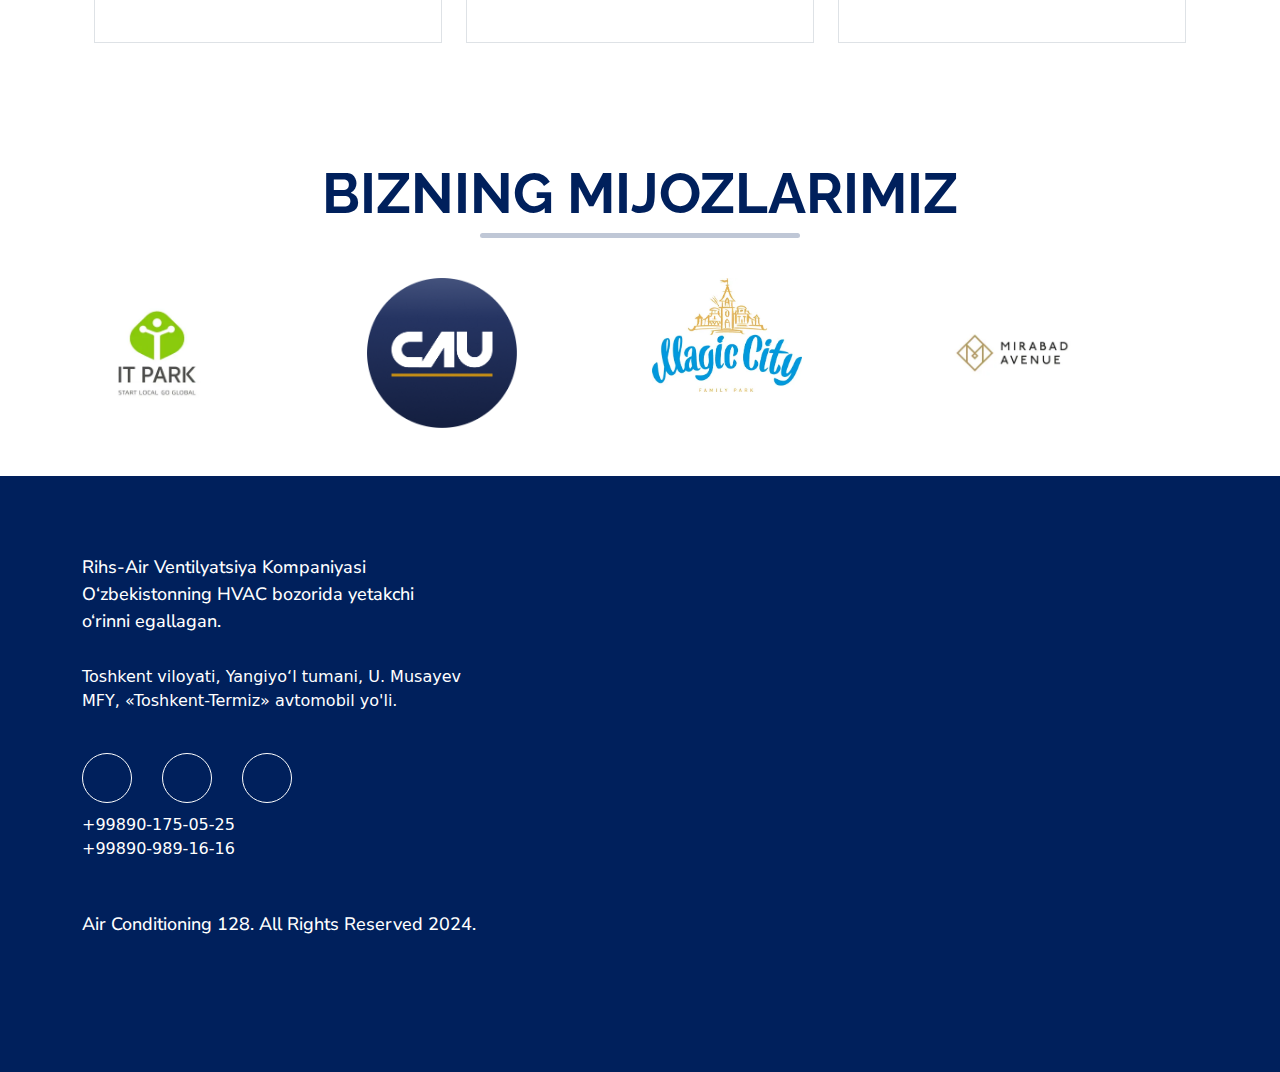
==== commit ede64fa0: "Update about.html" ====
--- a/about.html
+++ b/about.html
@@ -289,7 +289,8 @@
                             </a>
                         </div>
                         <div class="footer-social-icons">
-                            <a href="https://t.me/akhmedov_2303"><i class="fa-brands fa-telegram"></i></a>
+                            <a href="#"><i class="fa-brands fa-instagram"></i></a>
+                            <a href="#"><i class="fa-brands fa-facebook"></i></a>
                             <a href="https://t.me/akhmedov_2303"><i class="fa-brands fa-telegram"></i></a>
                         </div>
                         <div class="footer-call">
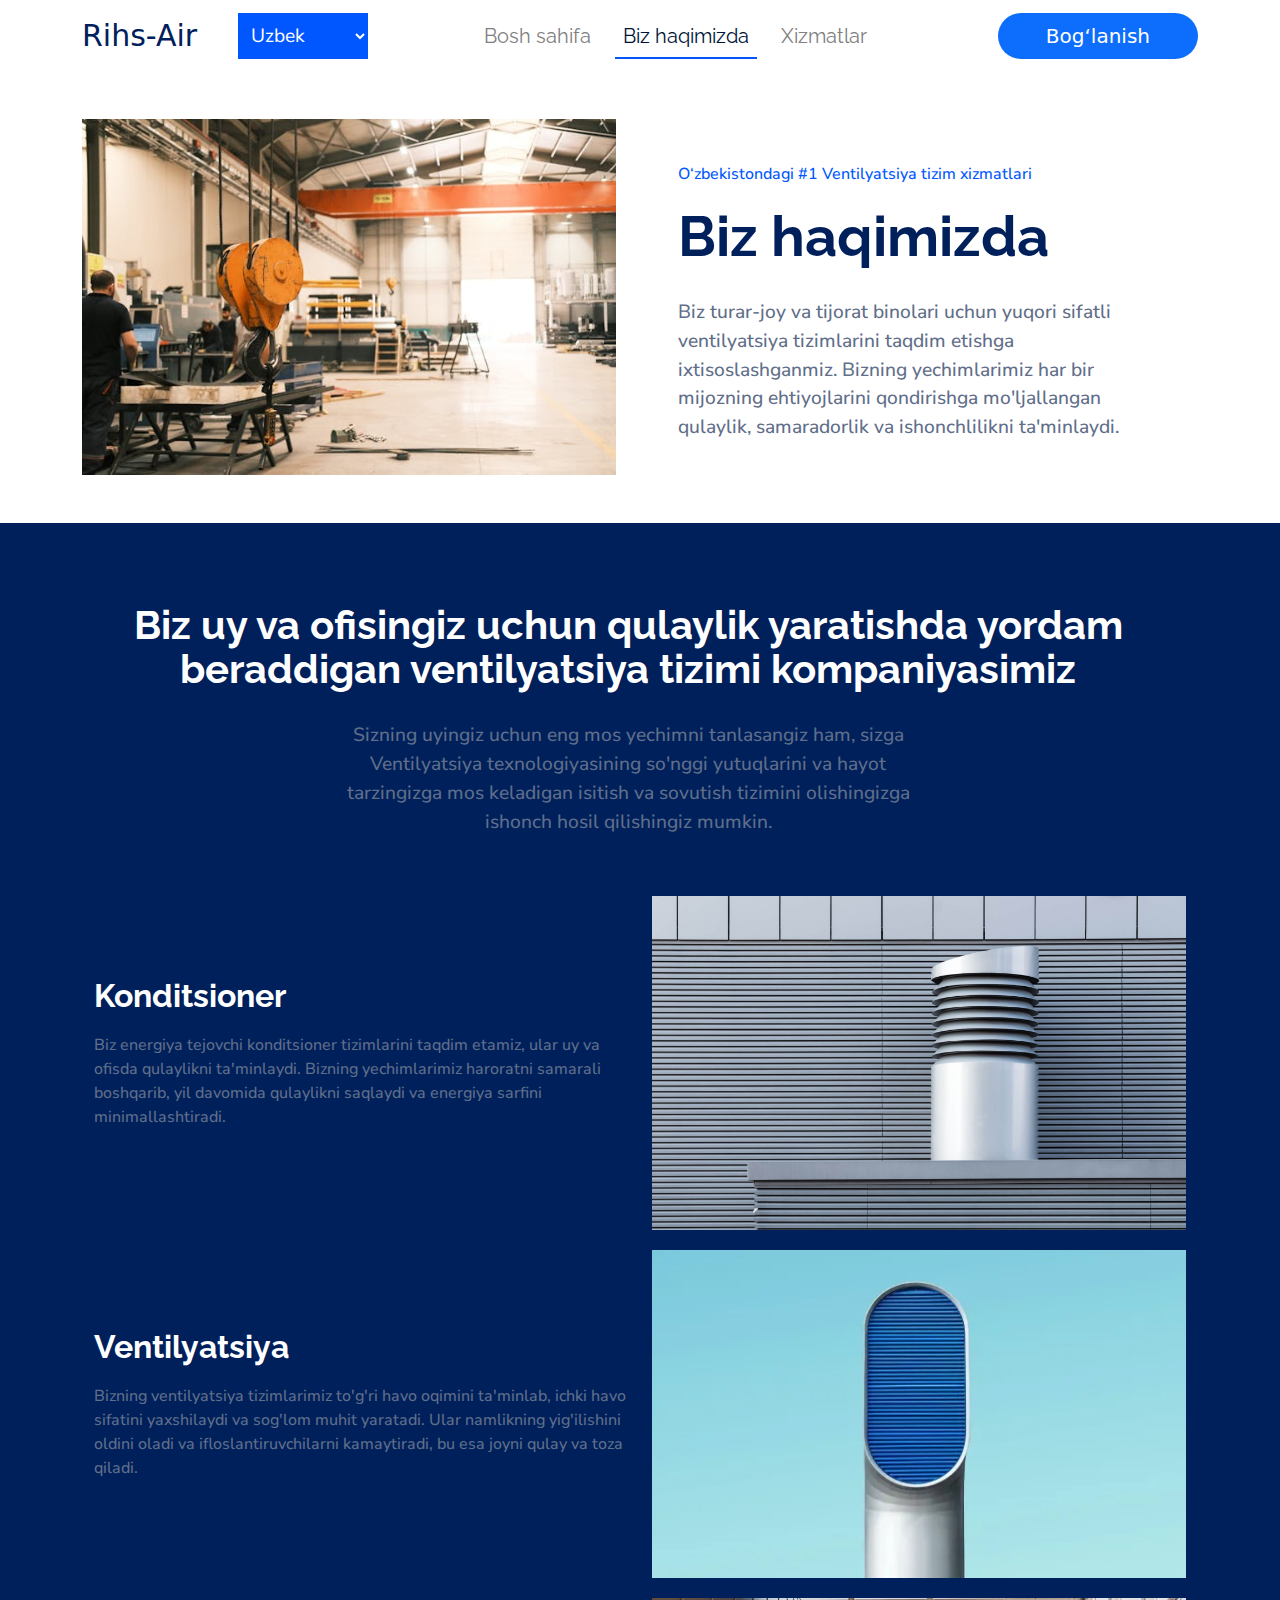
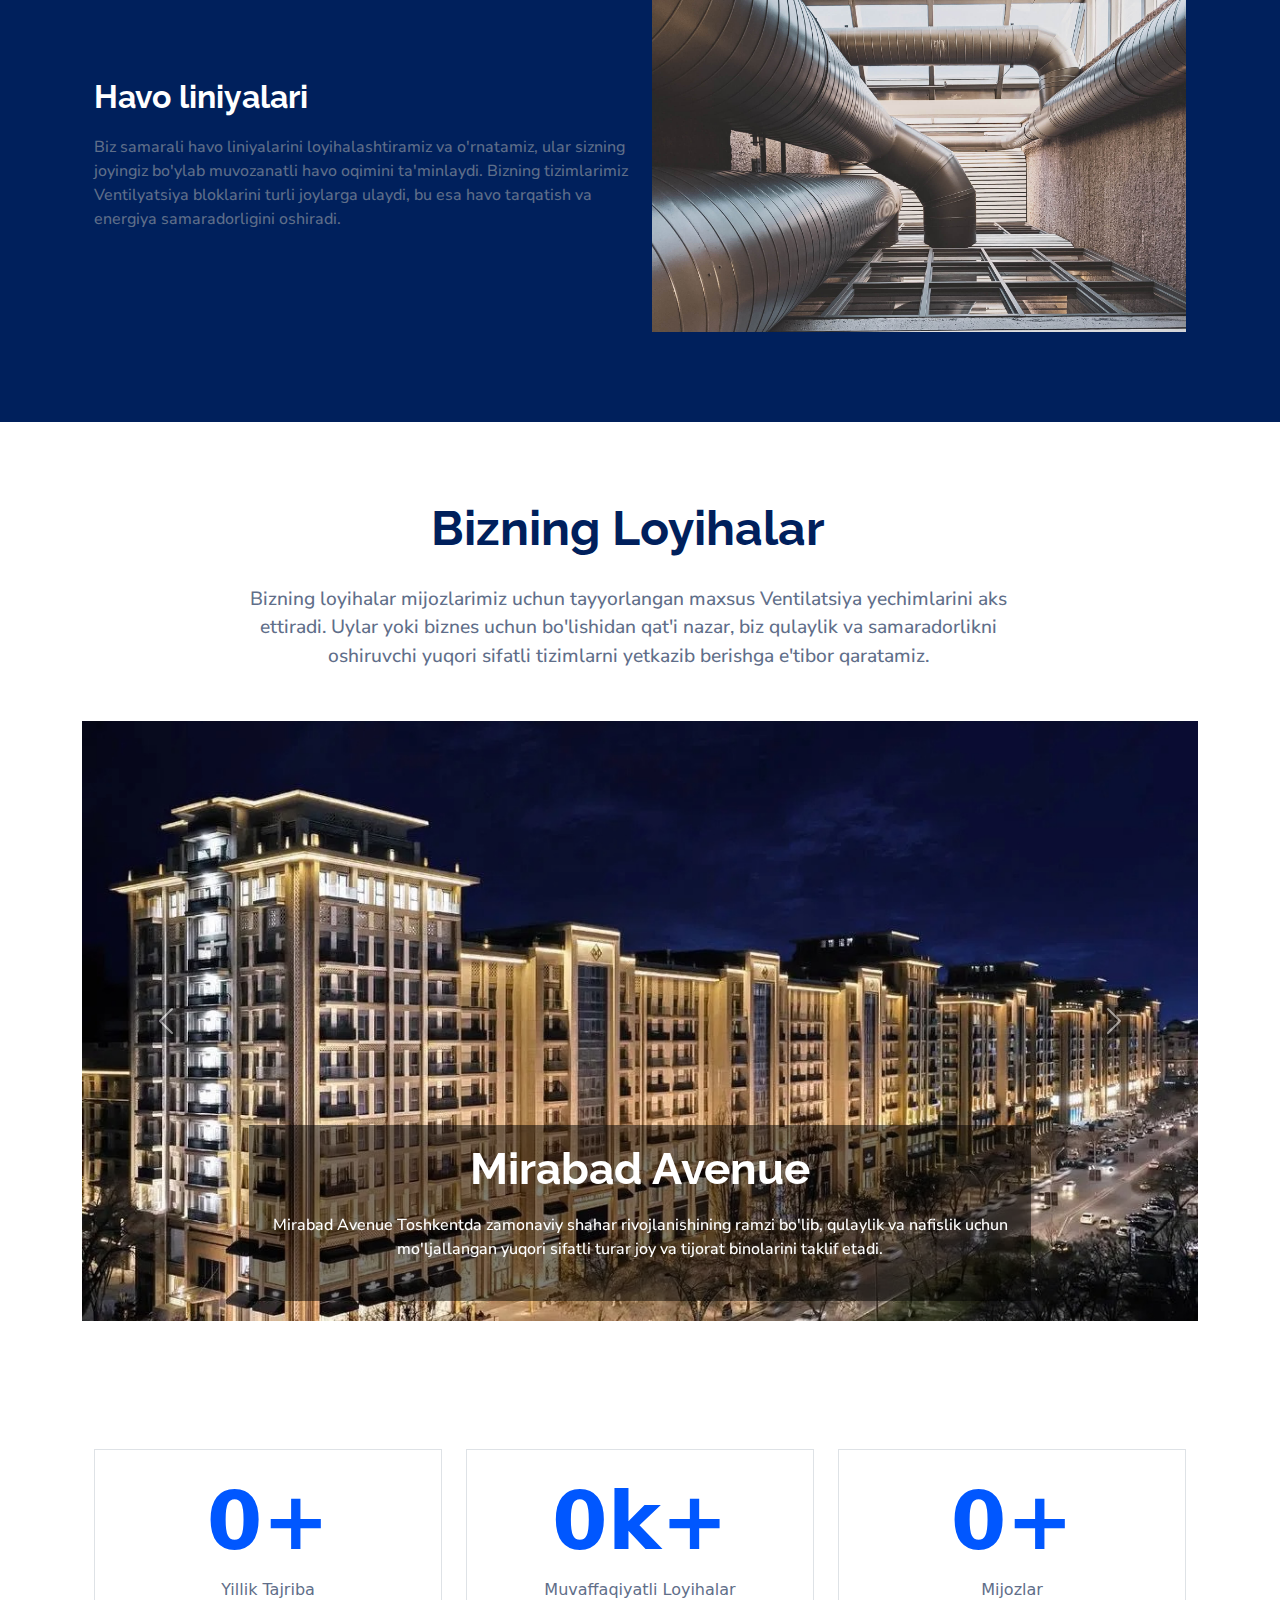
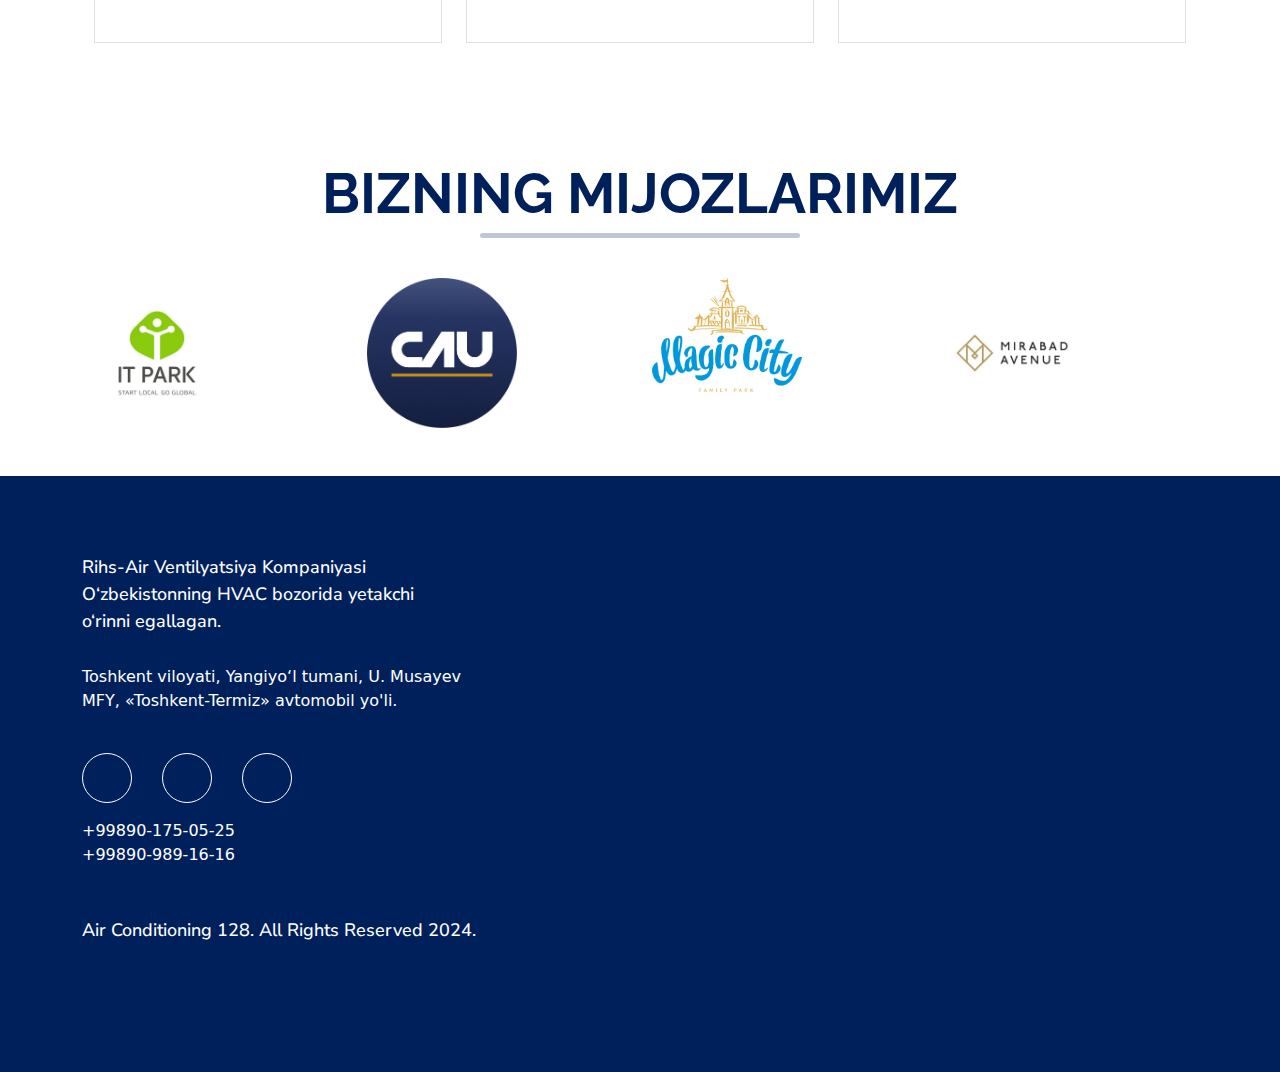
==== commit b5cd63f1: "Update about.html" ====
--- a/about.html
+++ b/about.html
@@ -293,7 +293,7 @@
                             <a href="#"><i class="fa-brands fa-facebook"></i></a>
                             <a href="https://t.me/akhmedov_2303"><i class="fa-brands fa-telegram"></i></a>
                         </div>
-                        <div class="footer-call">
+                        <div class="footer-call mt-3">
                             <div>
                                 <i class="fa-solid fa-phone"></i>
                                 <a href="#">+99890-175-05-25</a>
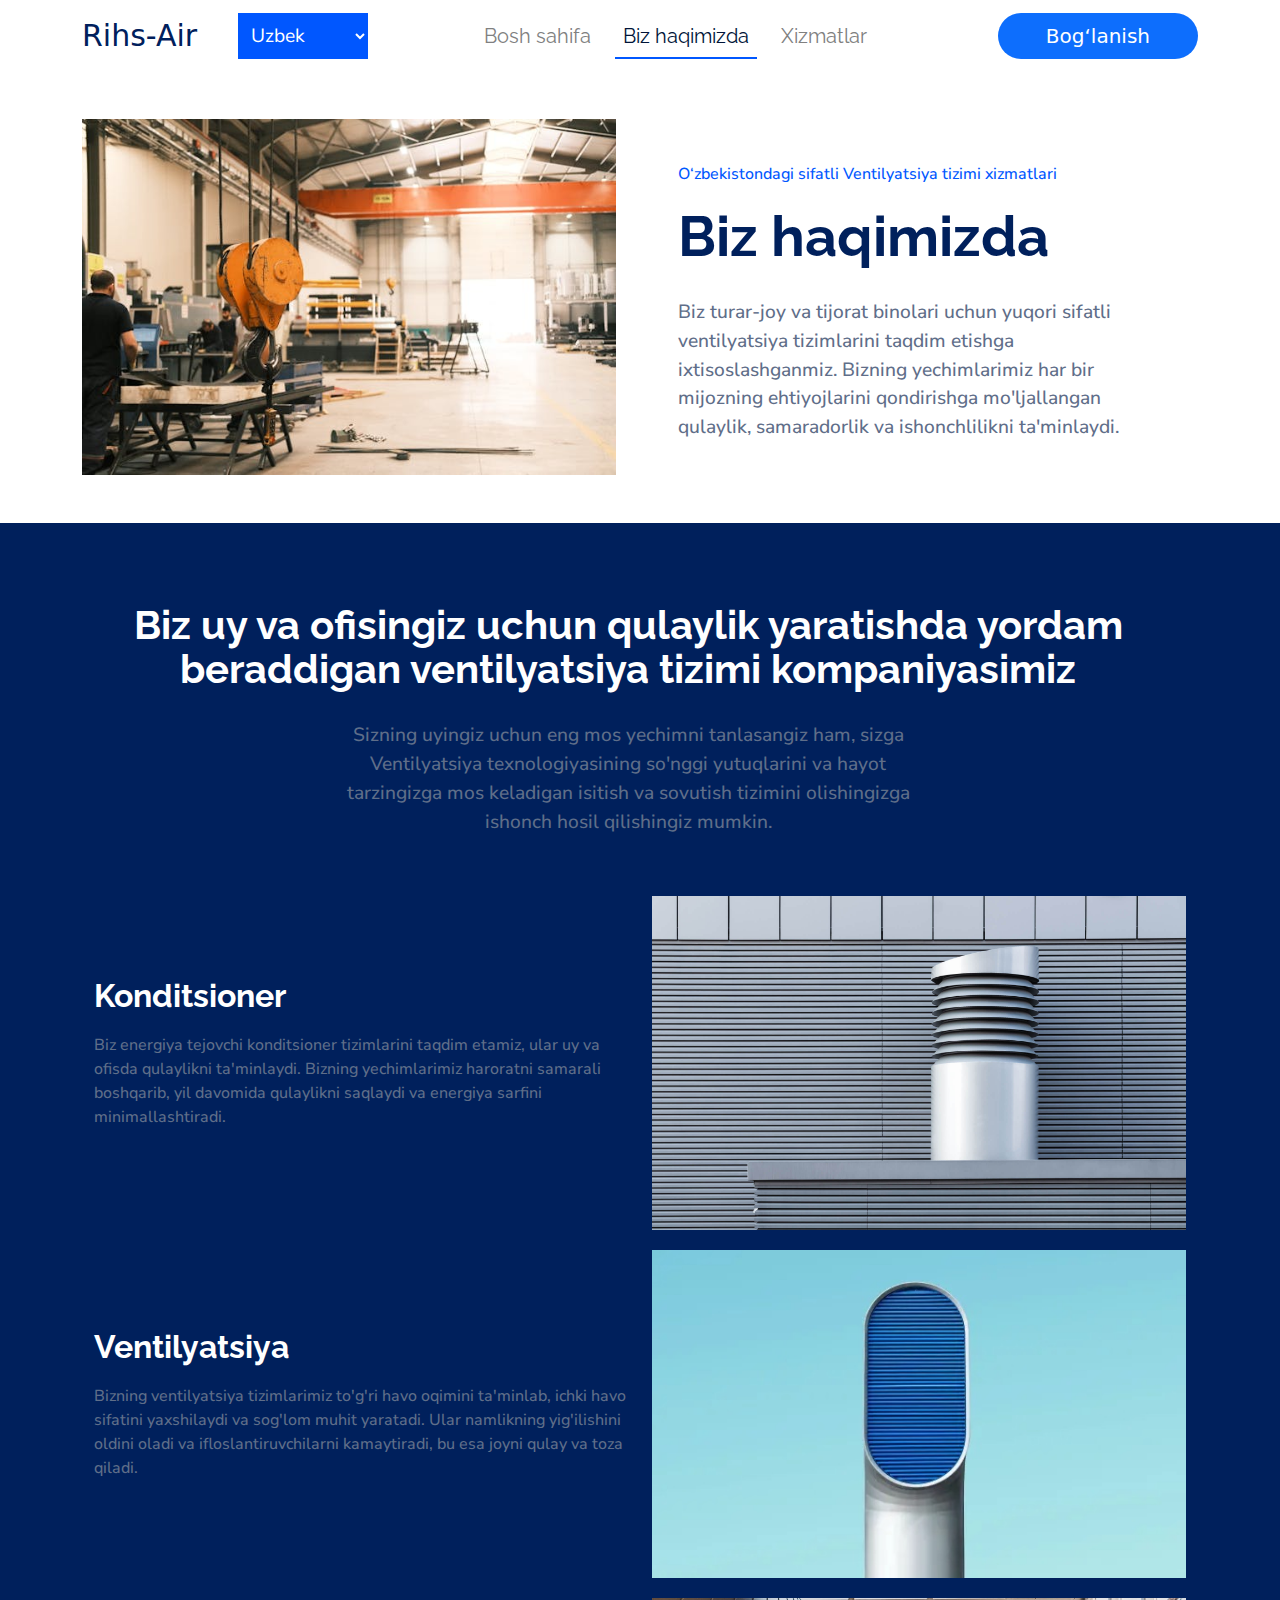
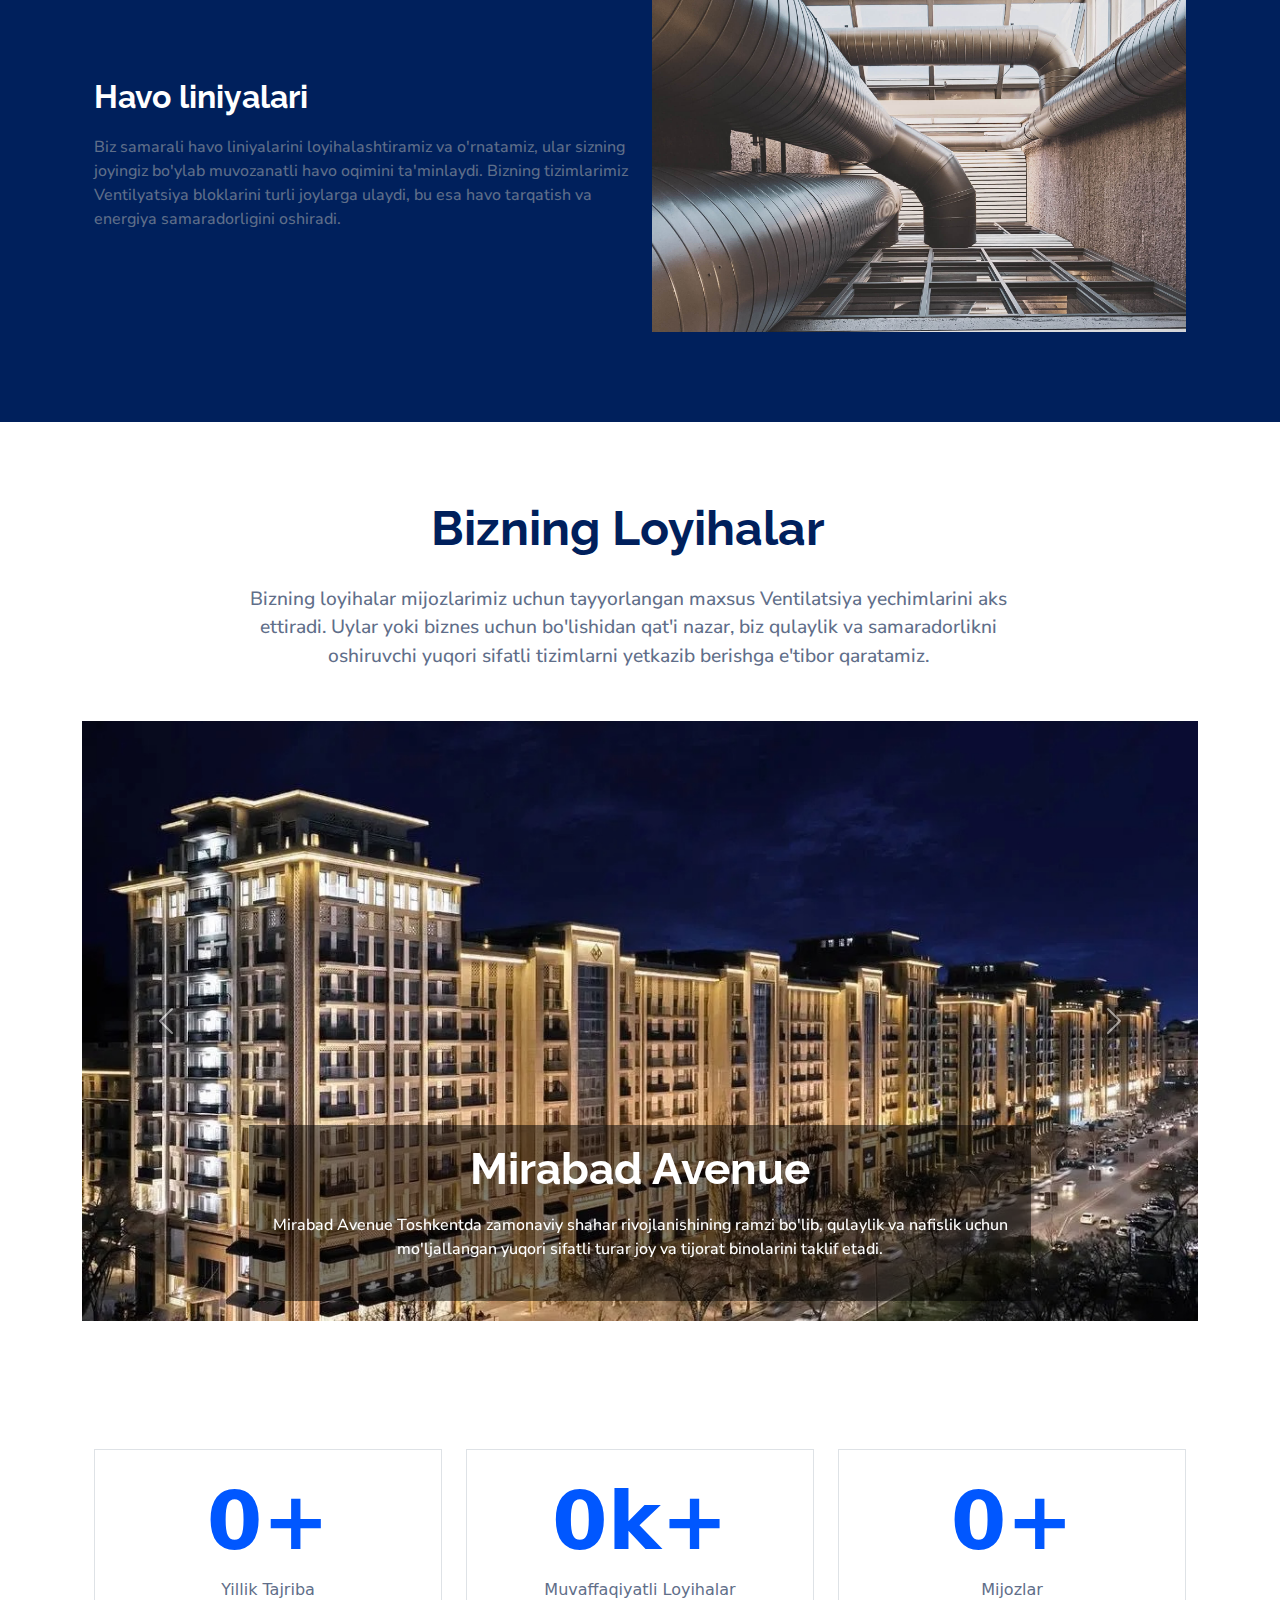
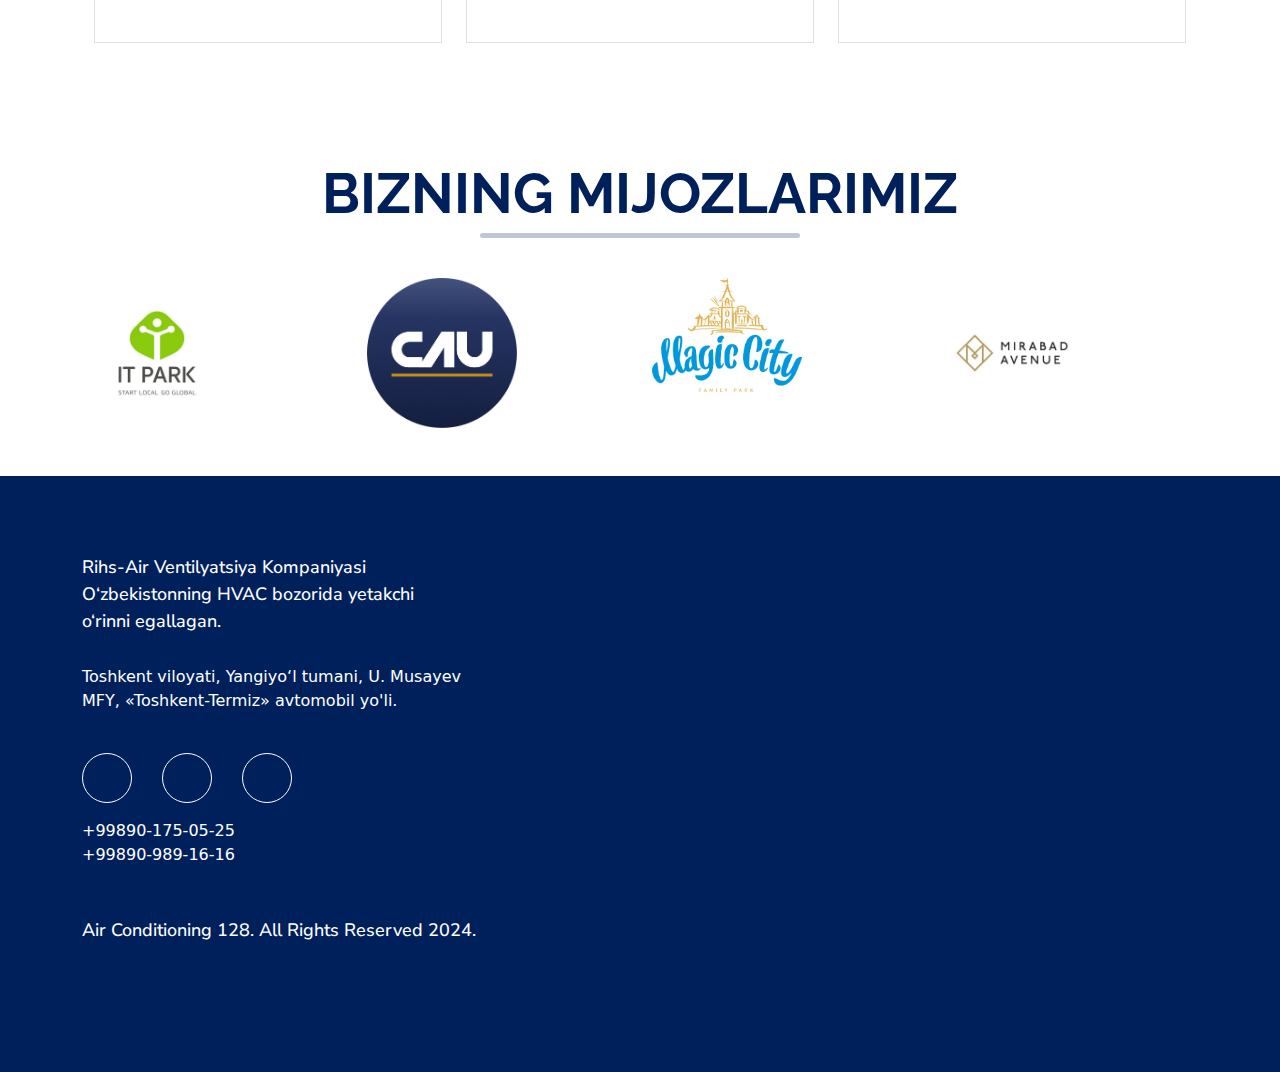
==== commit aa7ff5ef: "Update about.html" ====
--- a/about.html
+++ b/about.html
@@ -70,7 +70,7 @@
                         </ul>
                         <!-- Get in Touch -->
                         <div class="d-flex justify-content-center align-items-center">
-                            <a href="#footer">
+                            <a href="#footer-call">
                                 <button 
                                     type="button" 
                                     class="btn btn-primary border-0 rounded-5 px-5 py-2 fs-5"
@@ -293,14 +293,14 @@
                             <a href="#"><i class="fa-brands fa-facebook"></i></a>
                             <a href="https://t.me/akhmedov_2303"><i class="fa-brands fa-telegram"></i></a>
                         </div>
-                        <div class="footer-call mt-3">
+                        <div class="footer-call mt-3" id="footer-call">
                             <div>
                                 <i class="fa-solid fa-phone"></i>
-                                <a href="#">+99890-175-05-25</a>
+                                <a href="#footer-call">+99890-175-05-25</a>
                             </div>
                             <div>
                                 <i class="fa-solid fa-phone"></i>
-                            <a href="#">+99890-989-16-16</a>
+                            <a href="#footer-call">+99890-989-16-16</a>
                             </div>
                         </div>
                     </div>
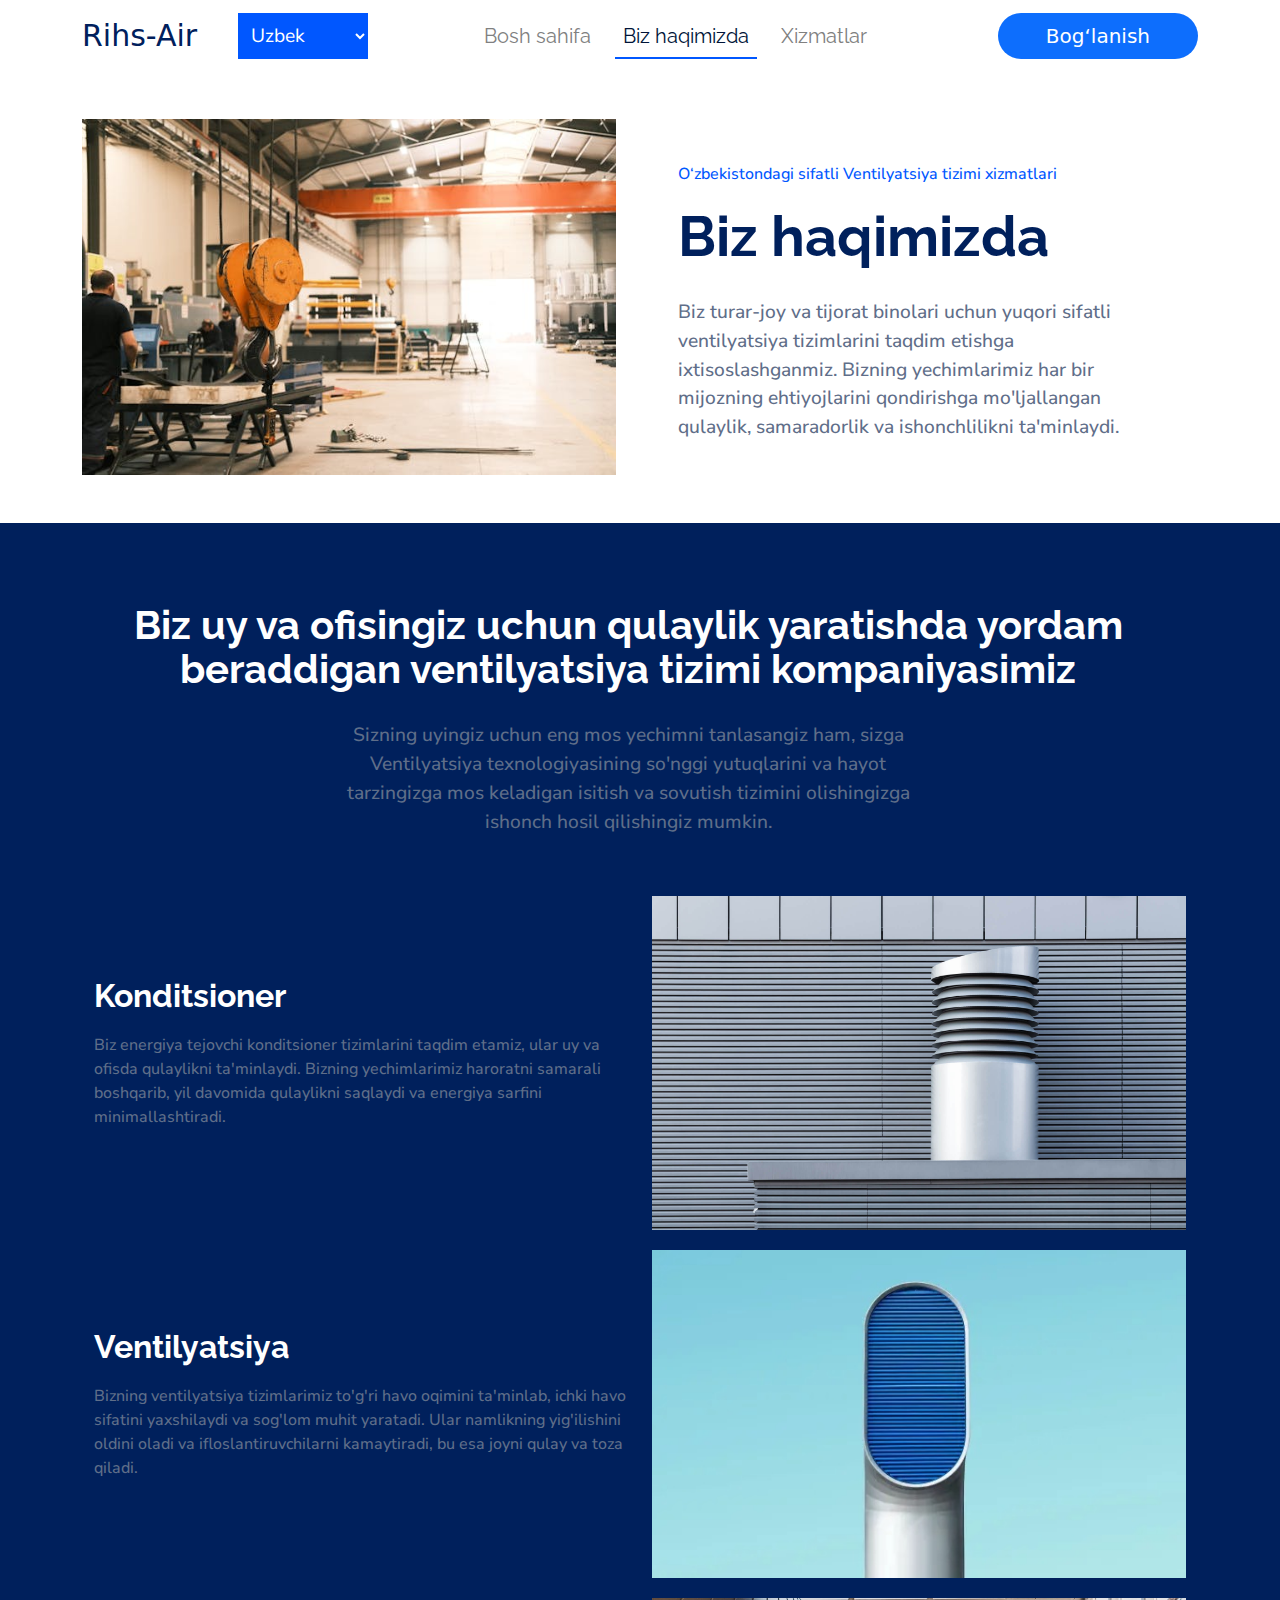
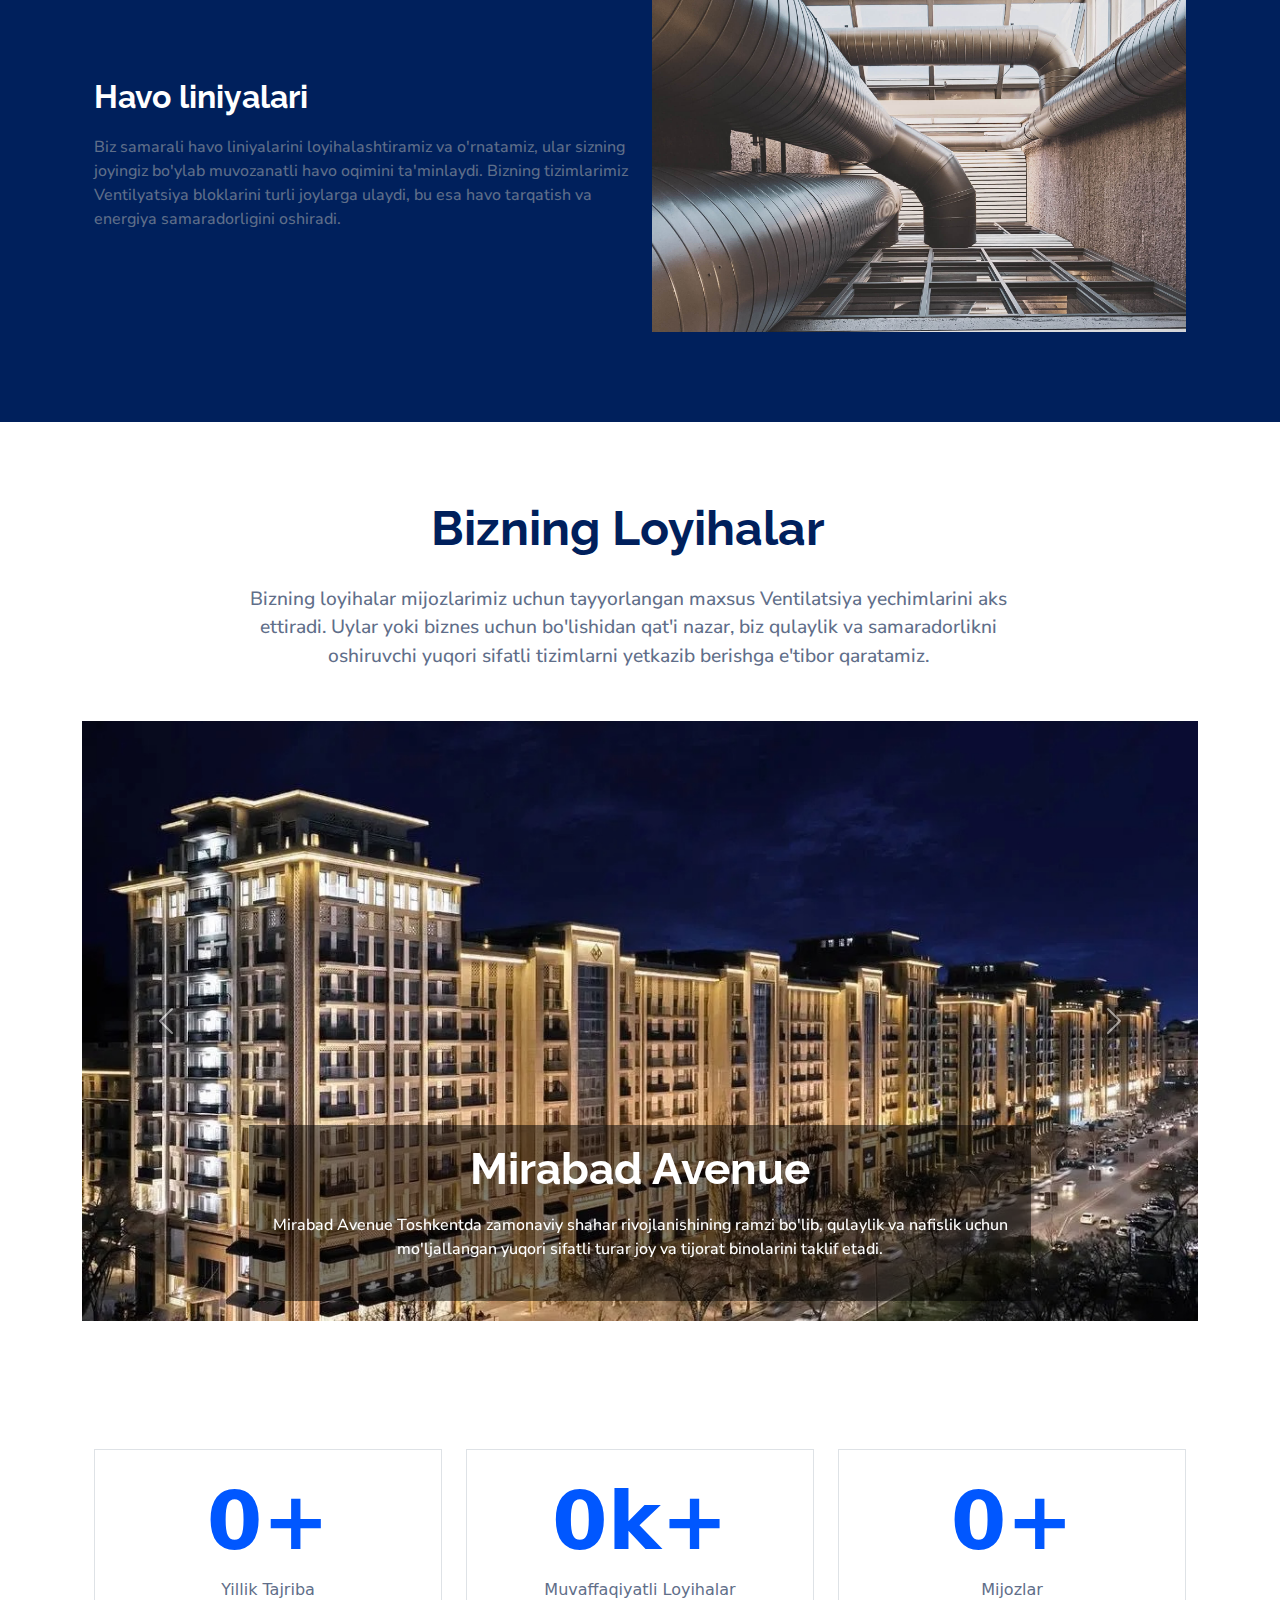
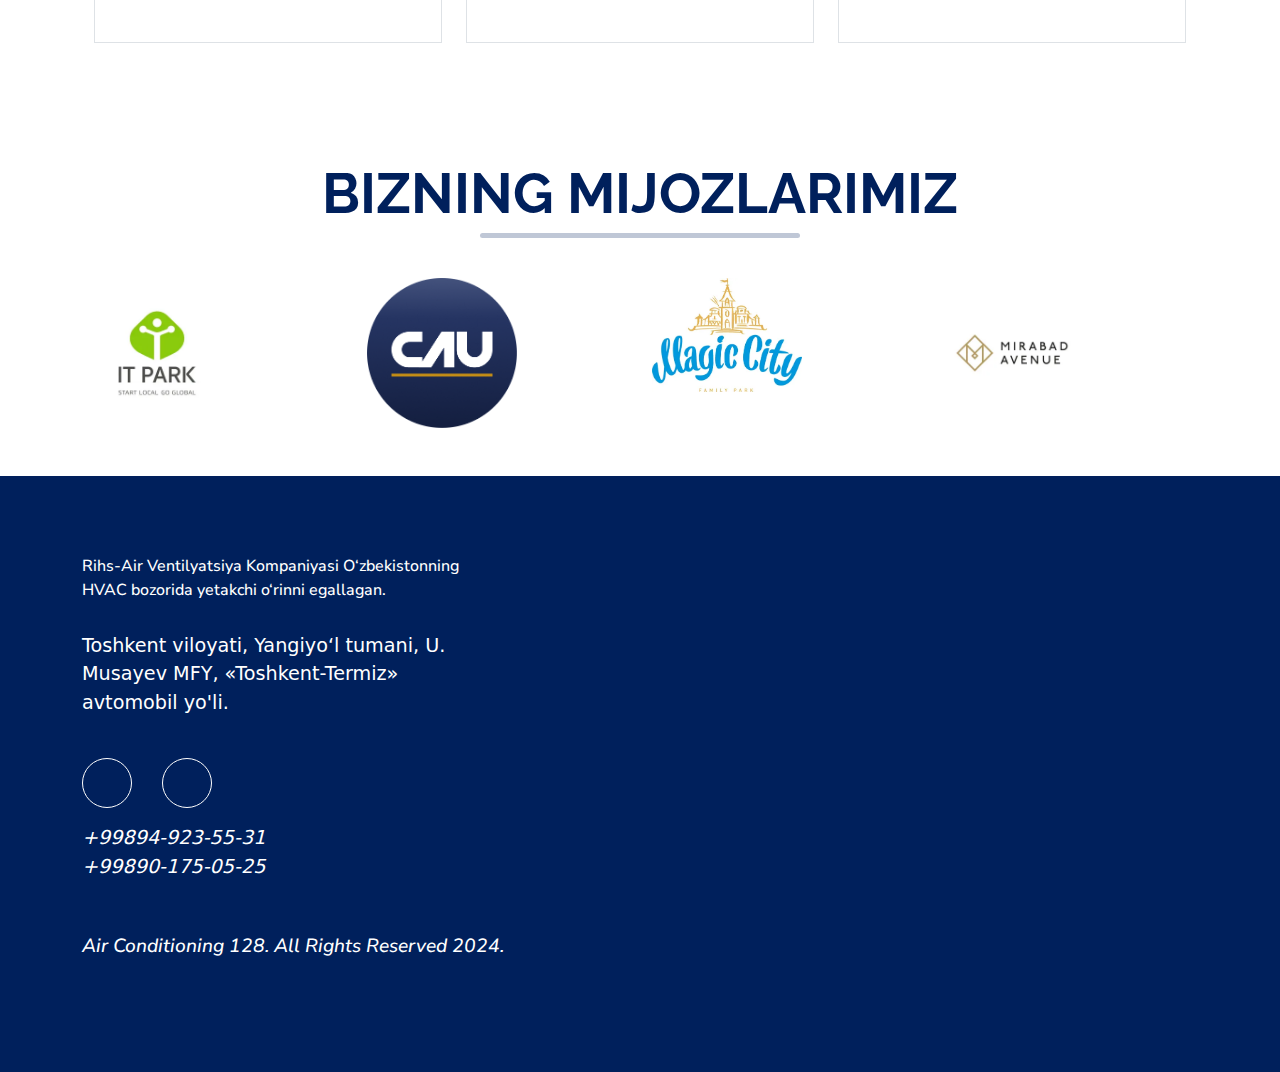
==== commit 021ed799: "Update about.html" ====
--- a/about.html
+++ b/about.html
@@ -289,18 +289,17 @@
                             </a>
                         </div>
                         <div class="footer-social-icons">
-                            <a href="#"><i class="fa-brands fa-instagram"></i></a>
-                            <a href="#"><i class="fa-brands fa-facebook"></i></a>
-                            <a href="https://t.me/akhmedov_2303"><i class="fa-brands fa-telegram"></i></a>
+                            <a href="https://t.me/stfreezer"><i class="fa-brands fa-telegram"></a>
+                            <a href="https://t.me/stfreezer"><i class="fa-brands fa-telegram"></i></a>
                         </div>
                         <div class="footer-call mt-3" id="footer-call">
                             <div>
                                 <i class="fa-solid fa-phone"></i>
-                                <a href="#footer-call">+99890-175-05-25</a>
+                                <a href="tel: +998949235531">+99894-923-55-31</a>
                             </div>
                             <div>
                                 <i class="fa-solid fa-phone"></i>
-                            <a href="#footer-call">+99890-989-16-16</a>
+                            <a href="tel: +998901750525">+99890-175-05-25</a>
                             </div>
                         </div>
                     </div>
--- a/css/about.css
+++ b/css/about.css
@@ -656,7 +656,7 @@
     margin-top: 30px;
     font-family: var(--primary-font-nunito);
     font-weight: 500;
-    font-size: 18px;
+    font-size: 1rem;
     line-height: 1.5em;
     color: #fff;
 }
@@ -681,7 +681,8 @@
     border-radius: 50%;
     text-decoration: none;
     color: #fff;
-    transition: 1s;
+    transition: 0.5s;
+    font-size: 1rem;
 }
 
 .footer-social-icons a:hover {
@@ -700,7 +701,8 @@
 }
 
 .footer-call {
-    margin-top: 10px;
+    margin-top: 20px;
+    margin-bottom: 0;
 }
 
 .footer-call a {
@@ -717,110 +719,10 @@
     margin-top: 50px;
     font-family: var(--primary-font-nunito);
     font-weight: 500;
-    font-size: 18px;
+    font-size: 1rem;
     line-height: 1.5em;
     color: #fff;
 }
-
-.footer-form-wrap {
-    padding: 30px;
-    background-color: var(--primary-color);
-}
-
-.footer-form-title {
-    padding-left: 25px;
-    font-family: var(--primary-font-raleway);
-    font-weight: 700;
-    font-size: 36px;
-    line-height: 1.1em;
-    color: #fff;
-}
-
-.w-form {
-    width: 100%;
-    margin: 0 0 15px;
-}
-
-.footer-form {
-    margin: 20px;
-    display: flex;
-    flex-direction: column;
-    align-items: flex-start;
-    grid-row-gap: 20px;
-    background-color: transparent;
-}
-
-.footer-field {
-    border: 1px solid #fff;
-    color: #fff;
-    background-color: rgba(0, 0, 0, 0);
-    border-radius: 10px;
-    height: 52px;
-    margin-bottom: 0;
-    padding: 16px 20px;
-    font-size: 18px;
-    font-weight: 500;
-    line-height: 1.1em;
-    background-color: var(--primary-color);
-}
-
-.w-input, .w-select {
-    color: #333;
-    background-color: #fff;
-    border: 1px solid #ccc;
-    width: 100%;
-    height: 38px;
-    margin-bottom: 10px;
-    padding: 8px 12px;
-    font-size: 14px;
-    line-height: 1.42857;
-    display: block;
-}
-
-.form-fields-wrrap {
-    display: flex;
-    grid-column-gap: 20px;
-    width: 100%;
-}
-
-.footer-text-area {
-    border: 1px solid #fff;
-    color: #fff;
-    background-color: rgba(0, 0, 0, 0);
-    border-radius: 10px;
-    min-height: 113px;
-    margin-bottom: 0;
-    padding: 16px 20px;
-    font-size: 18px;
-    font-weight: 500;
-    line-height: 1.1em;
-}
-
-.w-input, .w-select {
-    color: #333;
-    background-color: #fff;
-    border: 1px solid #ccc;
-    width: 100%;
-    height: 38px;
-    margin-bottom: 10px;
-    padding: 8px 12px;
-    font-size: 14px;
-    line-height: 1.42857;
-    display: block;
-}
-
-.footer-form-wrap .btn_primary {
-    border: 1px solid #fff;
-    background-color: #fff;
-    color: var(--primary-dark);
-    transition: 1s;
-}
-
-.footer-form-wrap .btn_primary:hover {
-    background-color: var(--primary-color);
-    color: #fff;
-}
-
 
 footer .map {
     /* border: 1px solid red; */
@@ -844,4 +746,26 @@
     opacity: 1;
 }
 
-
+@media (max-width: 368px) {
+    .footer-brand-description {
+        font-size: 0.8rem;
+    }
+   .footer a {
+        font-size: 0.8rem;
+    }
+   .footer-copyright {
+        font-size: 0.8rem;
+    }
+}
+
+@media (min-width: 1200px) {
+    .footer-brand-description {
+        font-size: 1.2rem;
+    }
+    .footer a {
+        font-size: 1.2rem;
+    }
+    .footer-copyright {
+        font-size: 1.2rem;
+    }  
+}
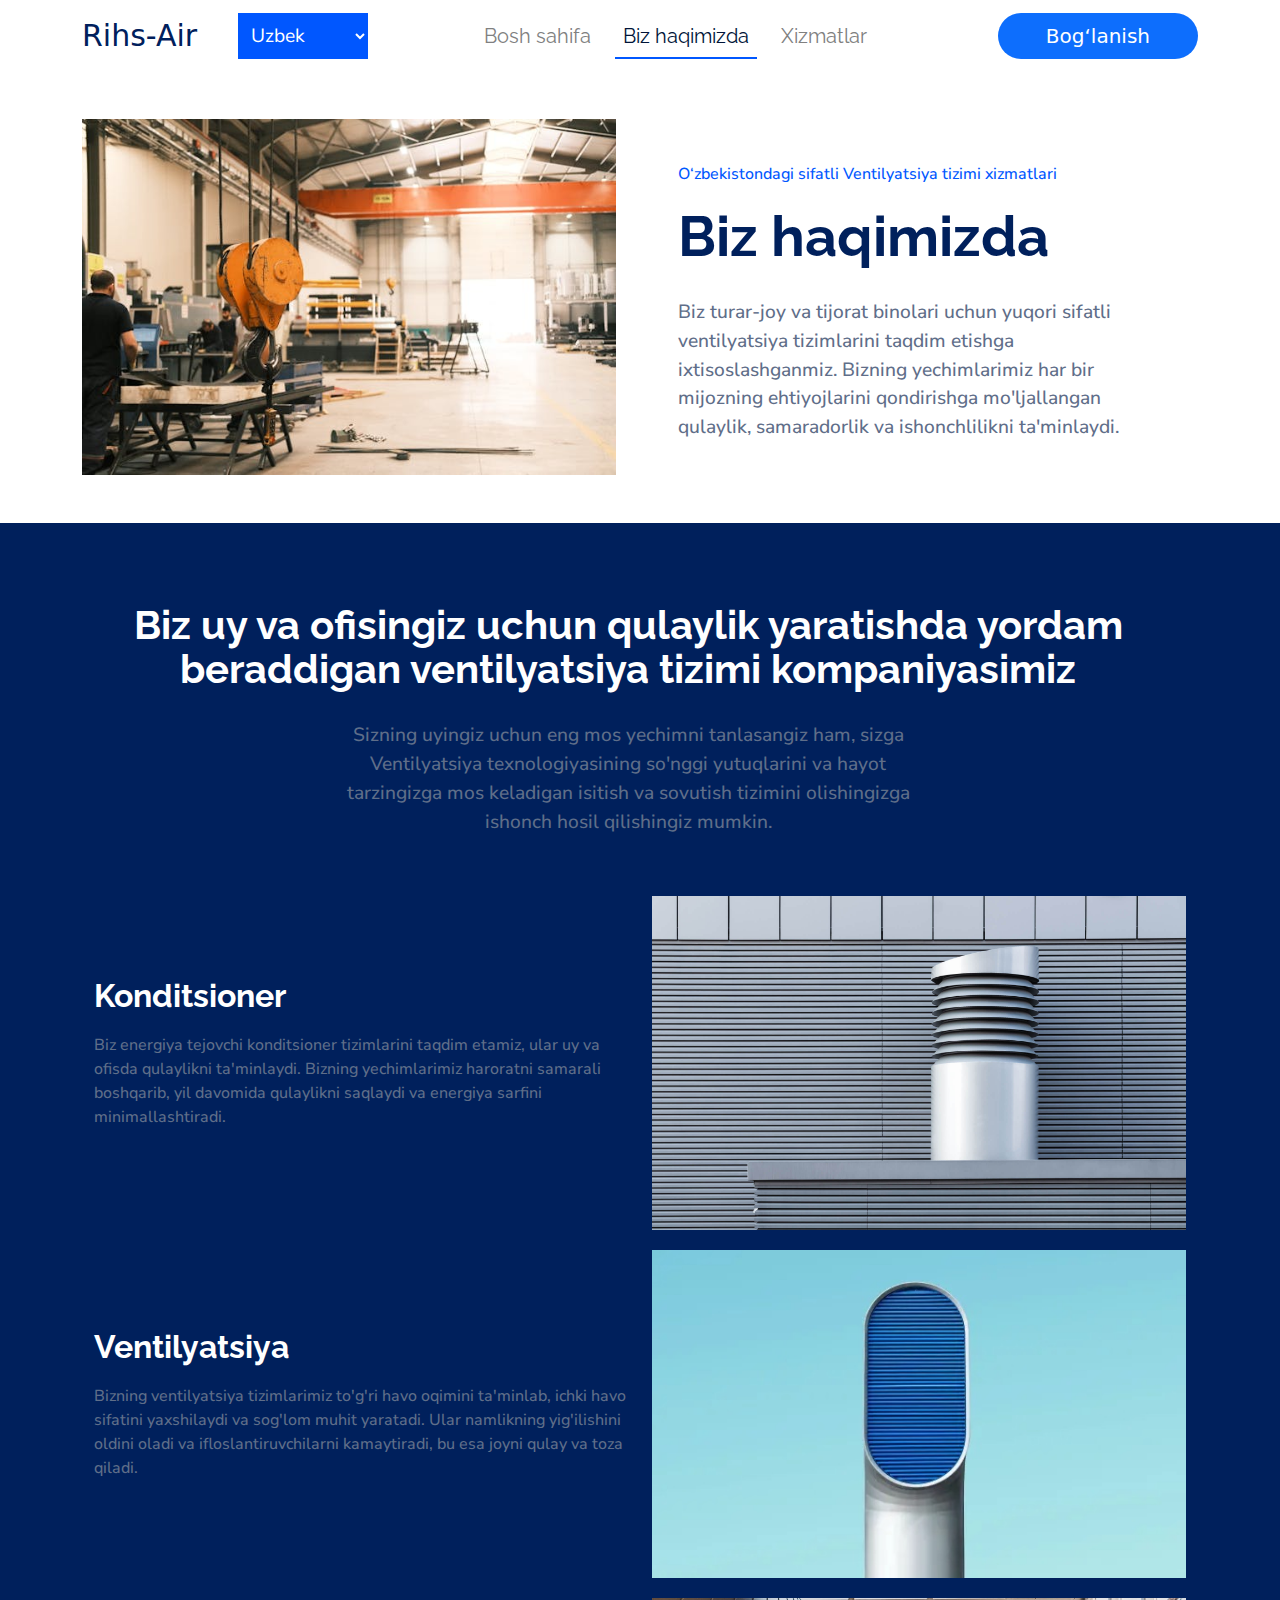
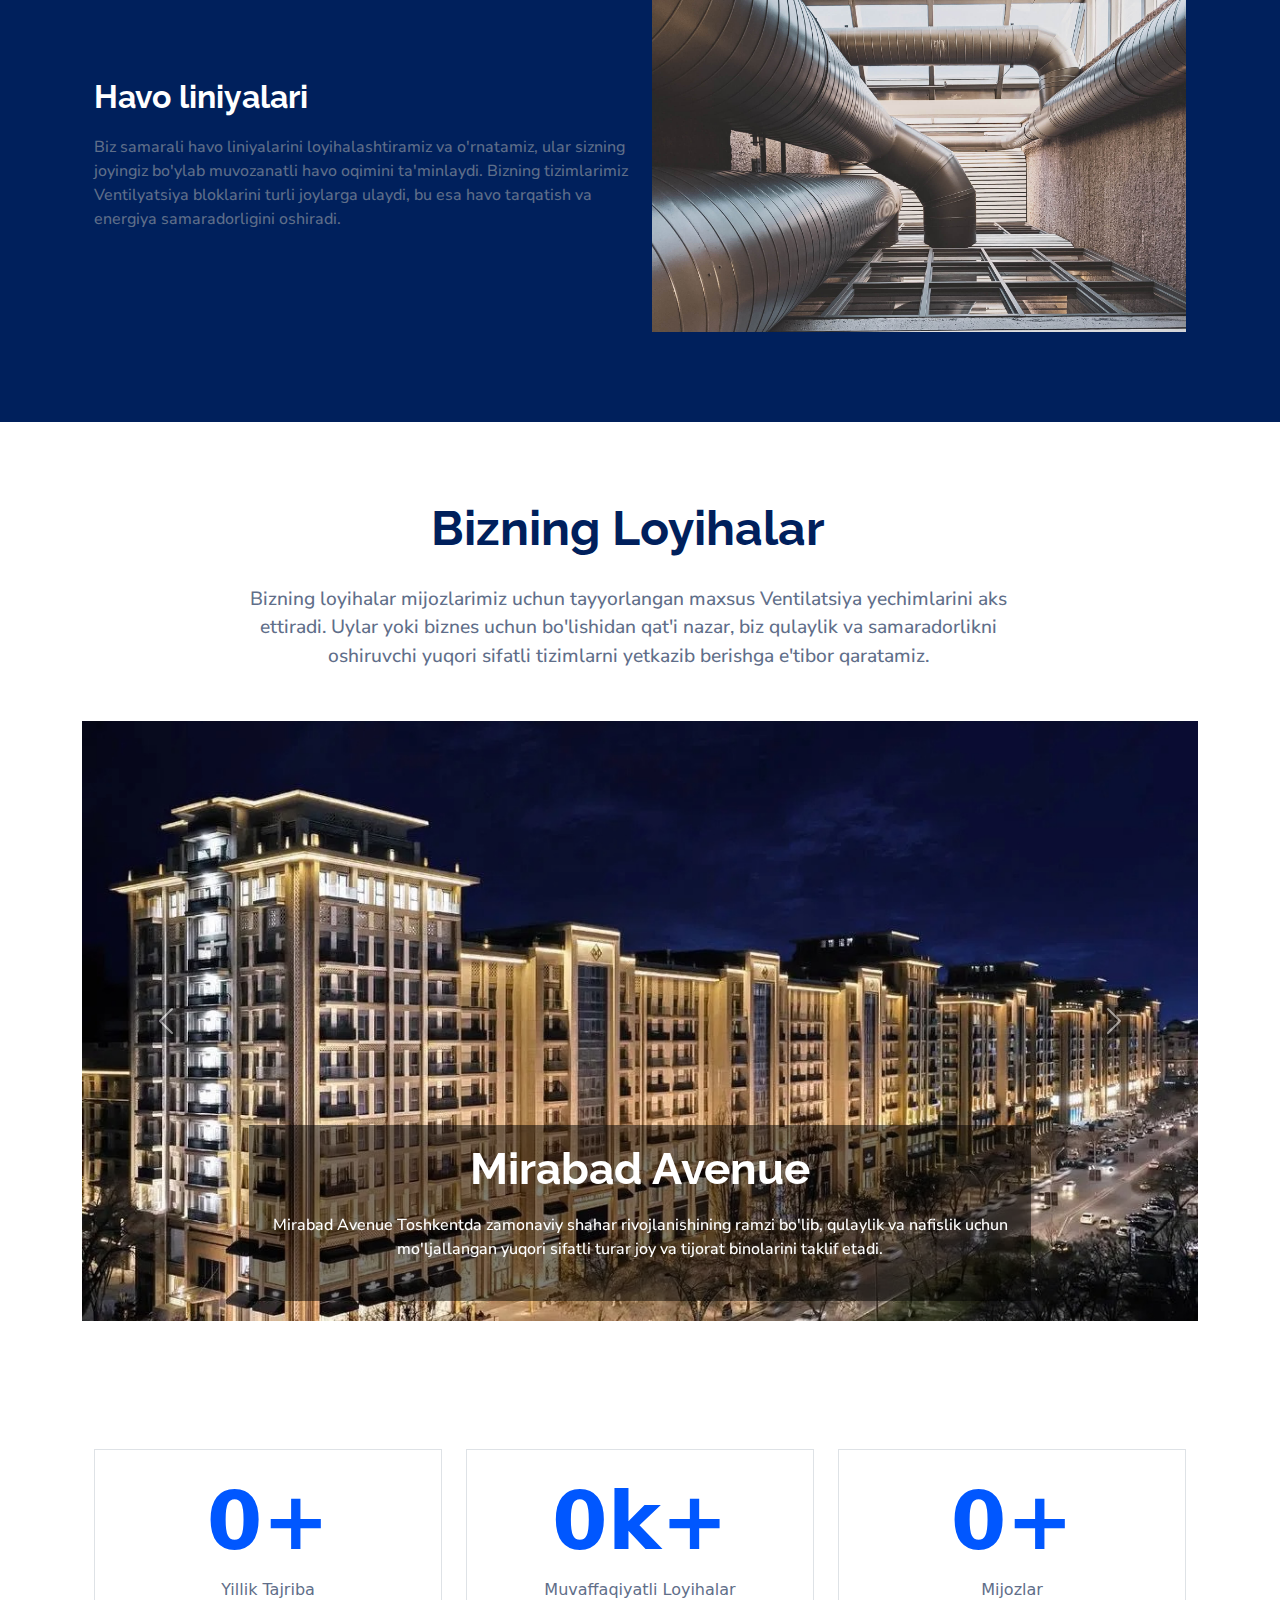
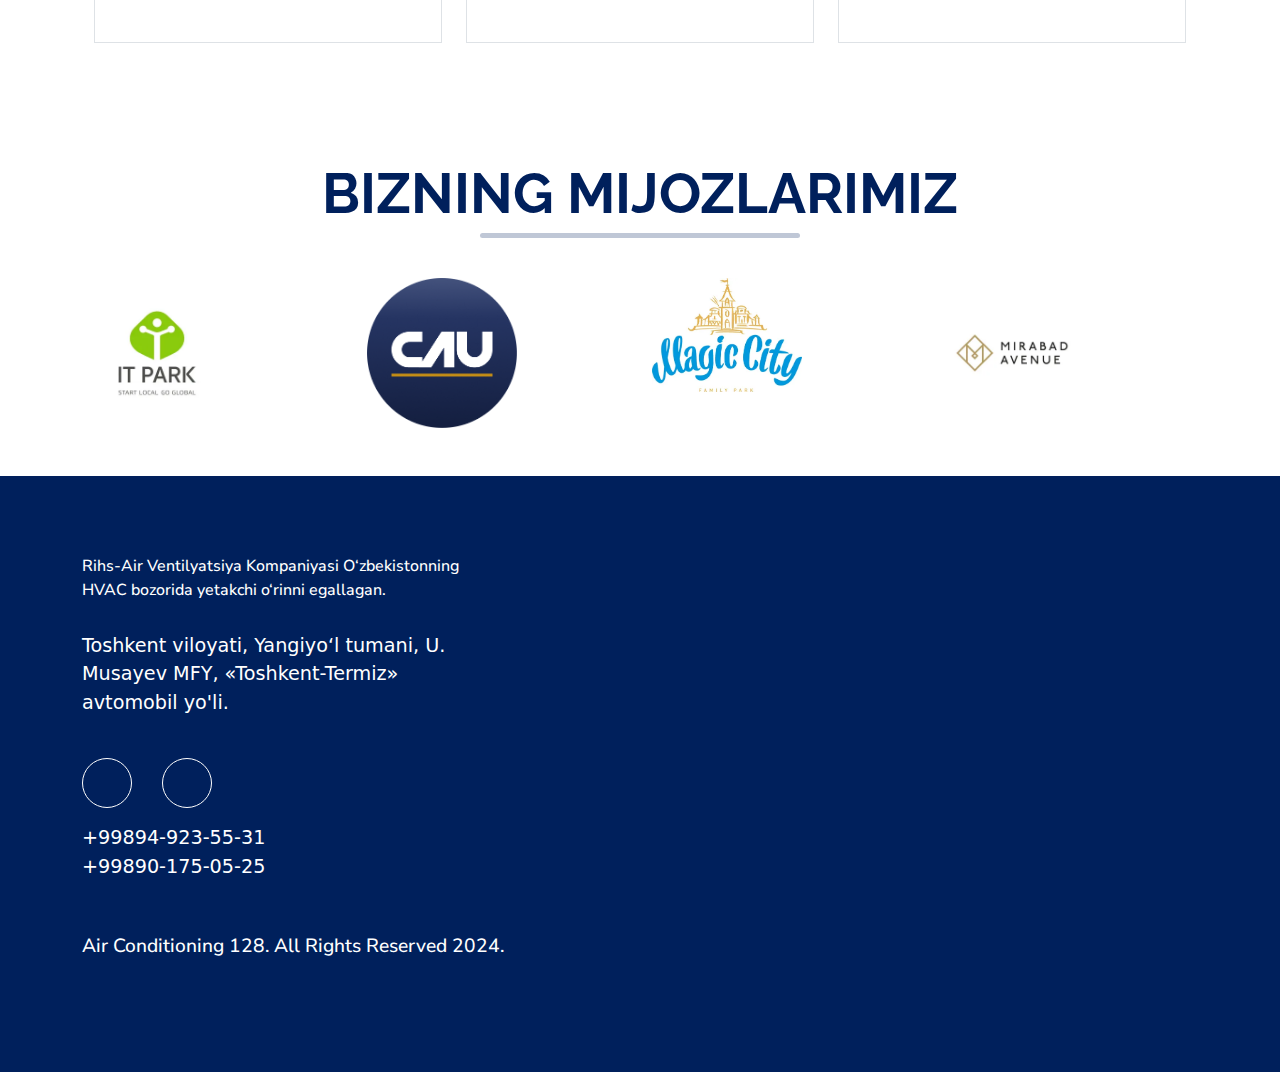
==== commit e1790e60: "Update about.html" ====
--- a/about.html
+++ b/about.html
@@ -289,7 +289,7 @@
                             </a>
                         </div>
                         <div class="footer-social-icons">
-                            <a href="https://t.me/stfreezer"><i class="fa-brands fa-telegram"></a>
+                            <a href="https://t.me/stfreezer"><i class="fa-brands fa-telegram"></i></a>
                             <a href="https://t.me/stfreezer"><i class="fa-brands fa-telegram"></i></a>
                         </div>
                         <div class="footer-call mt-3" id="footer-call">
